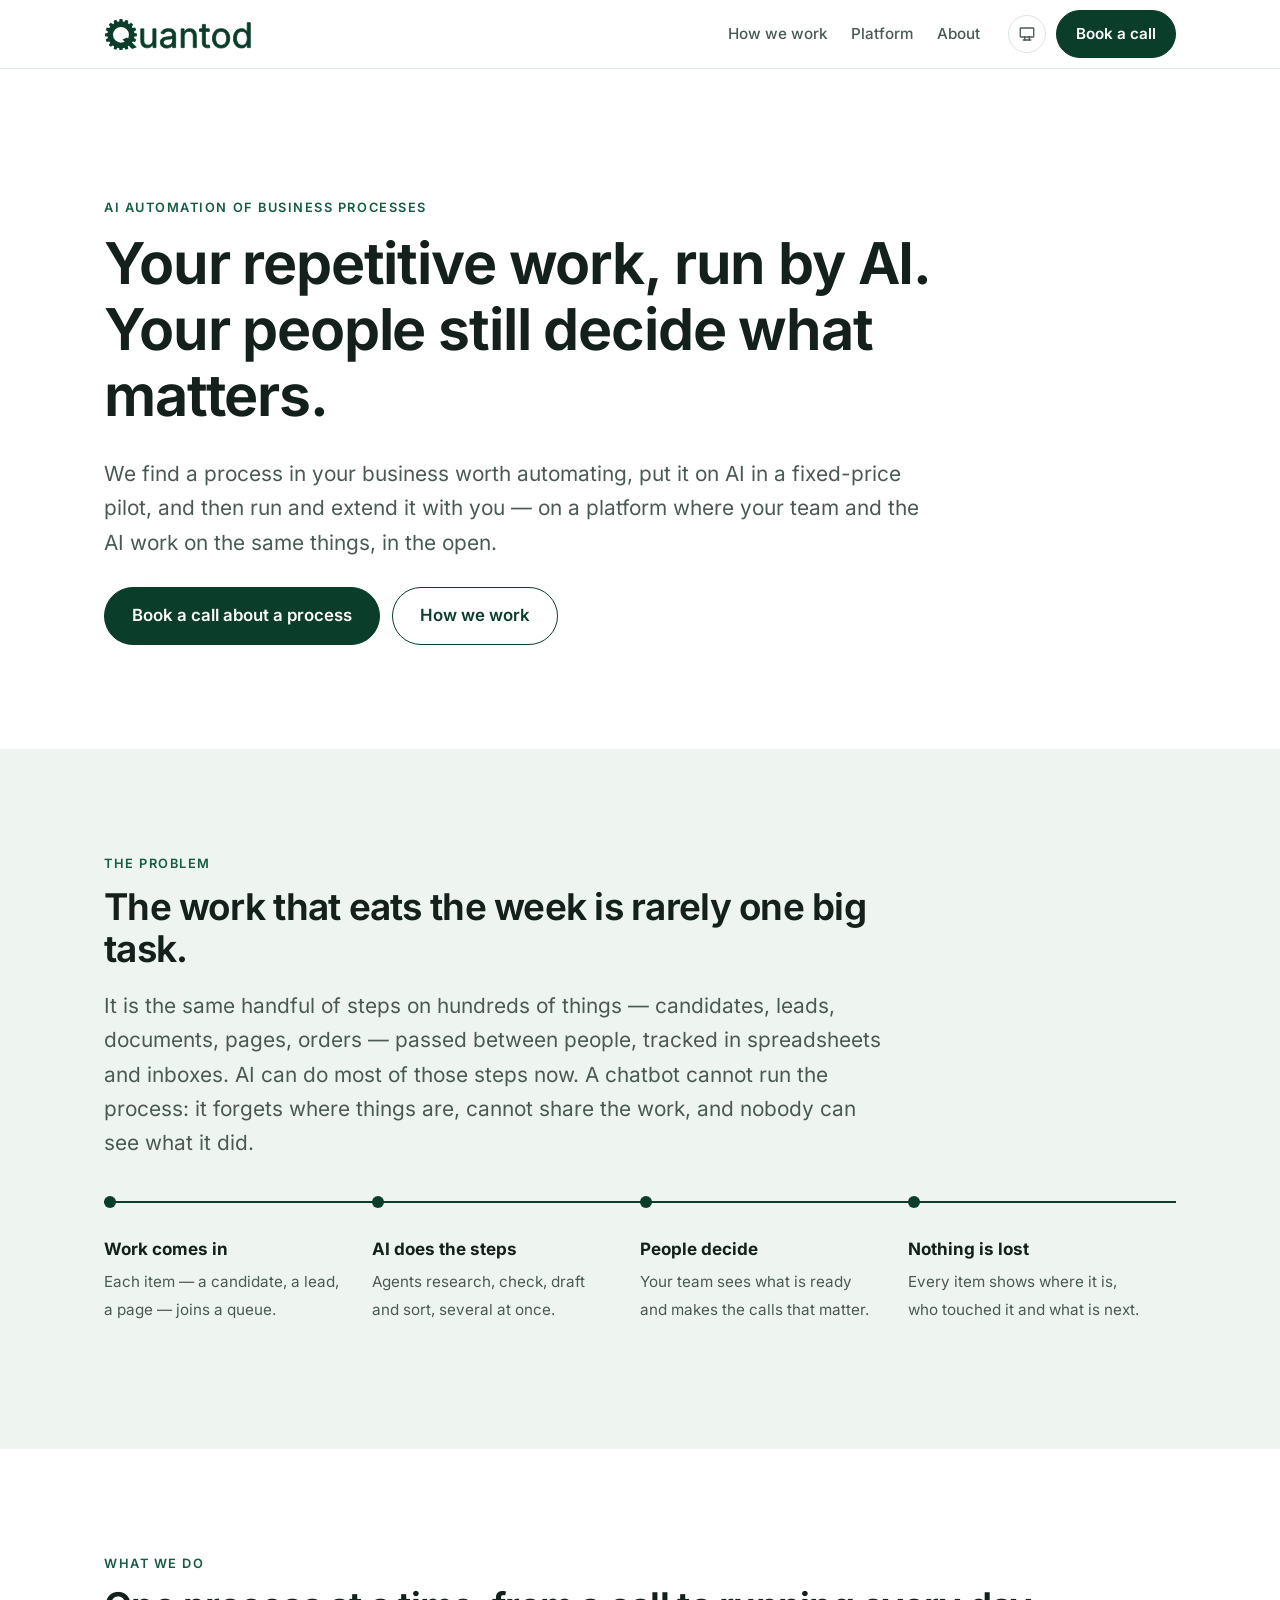
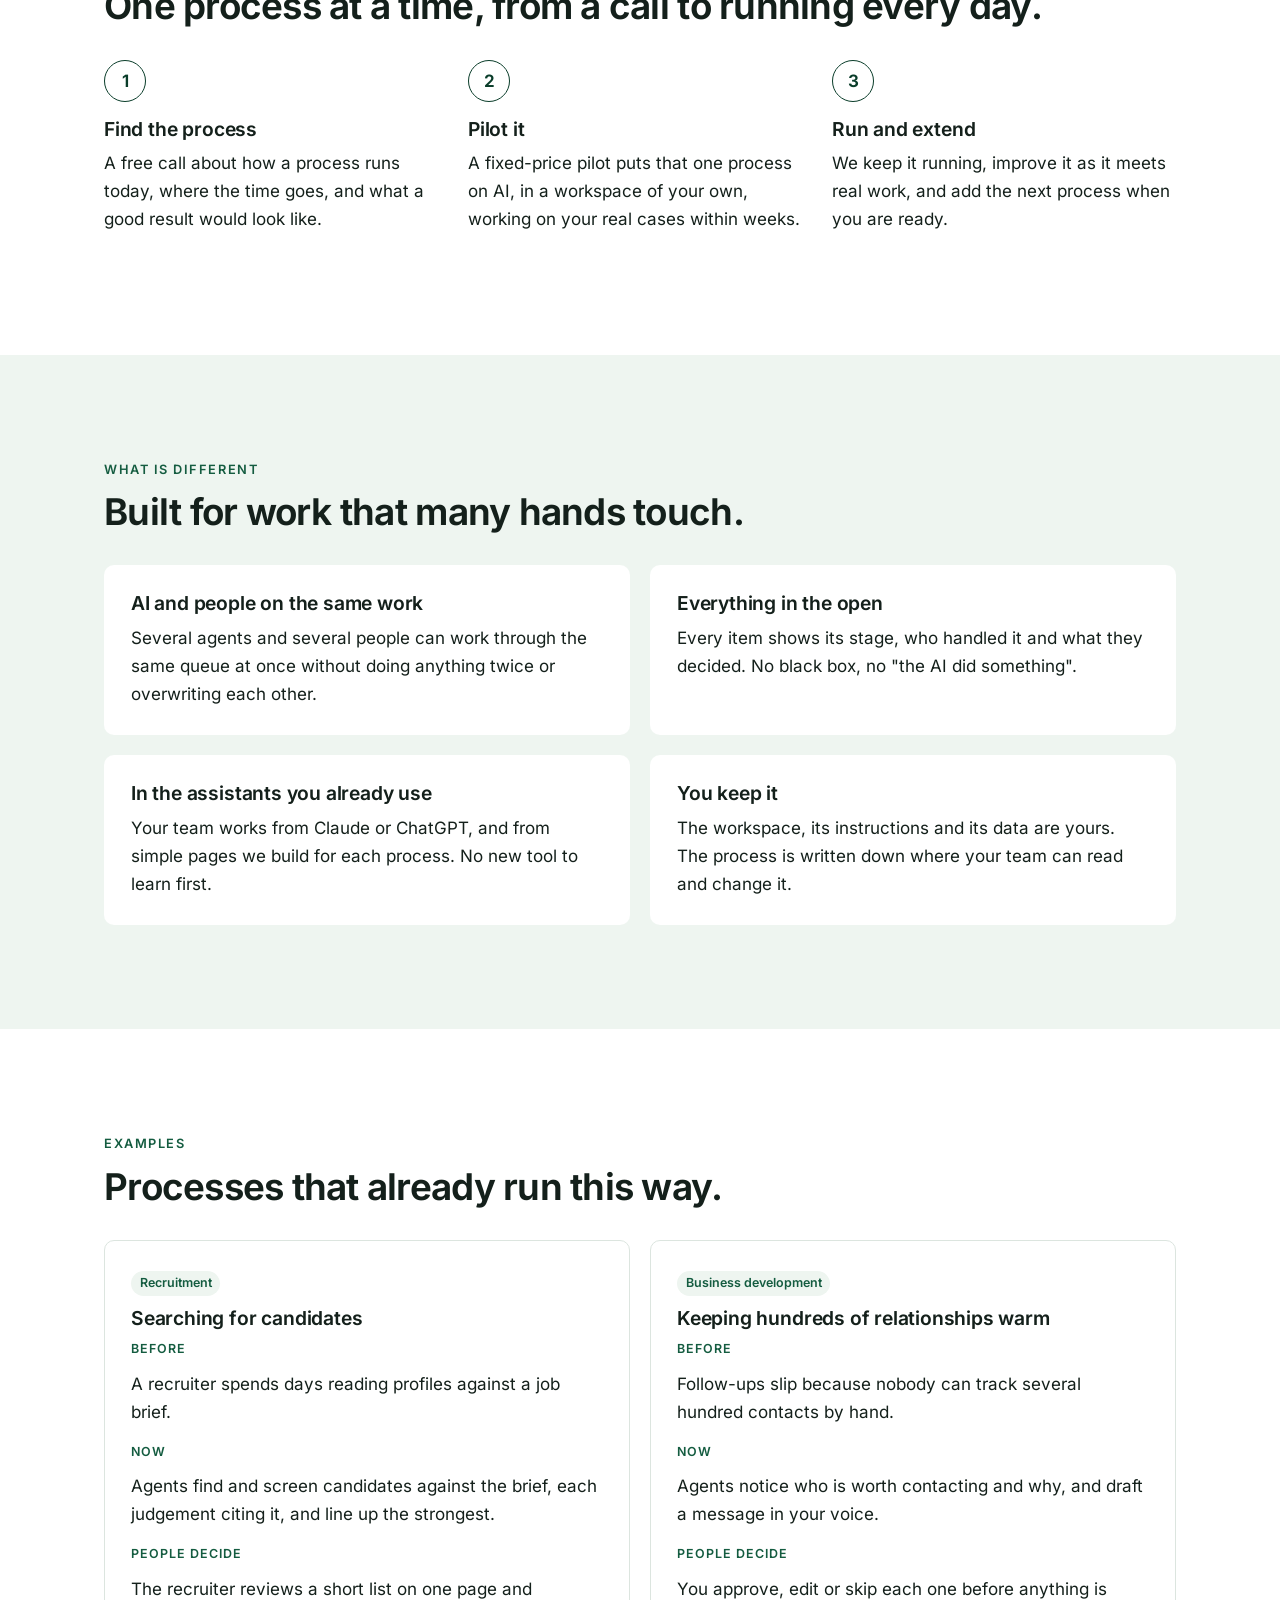
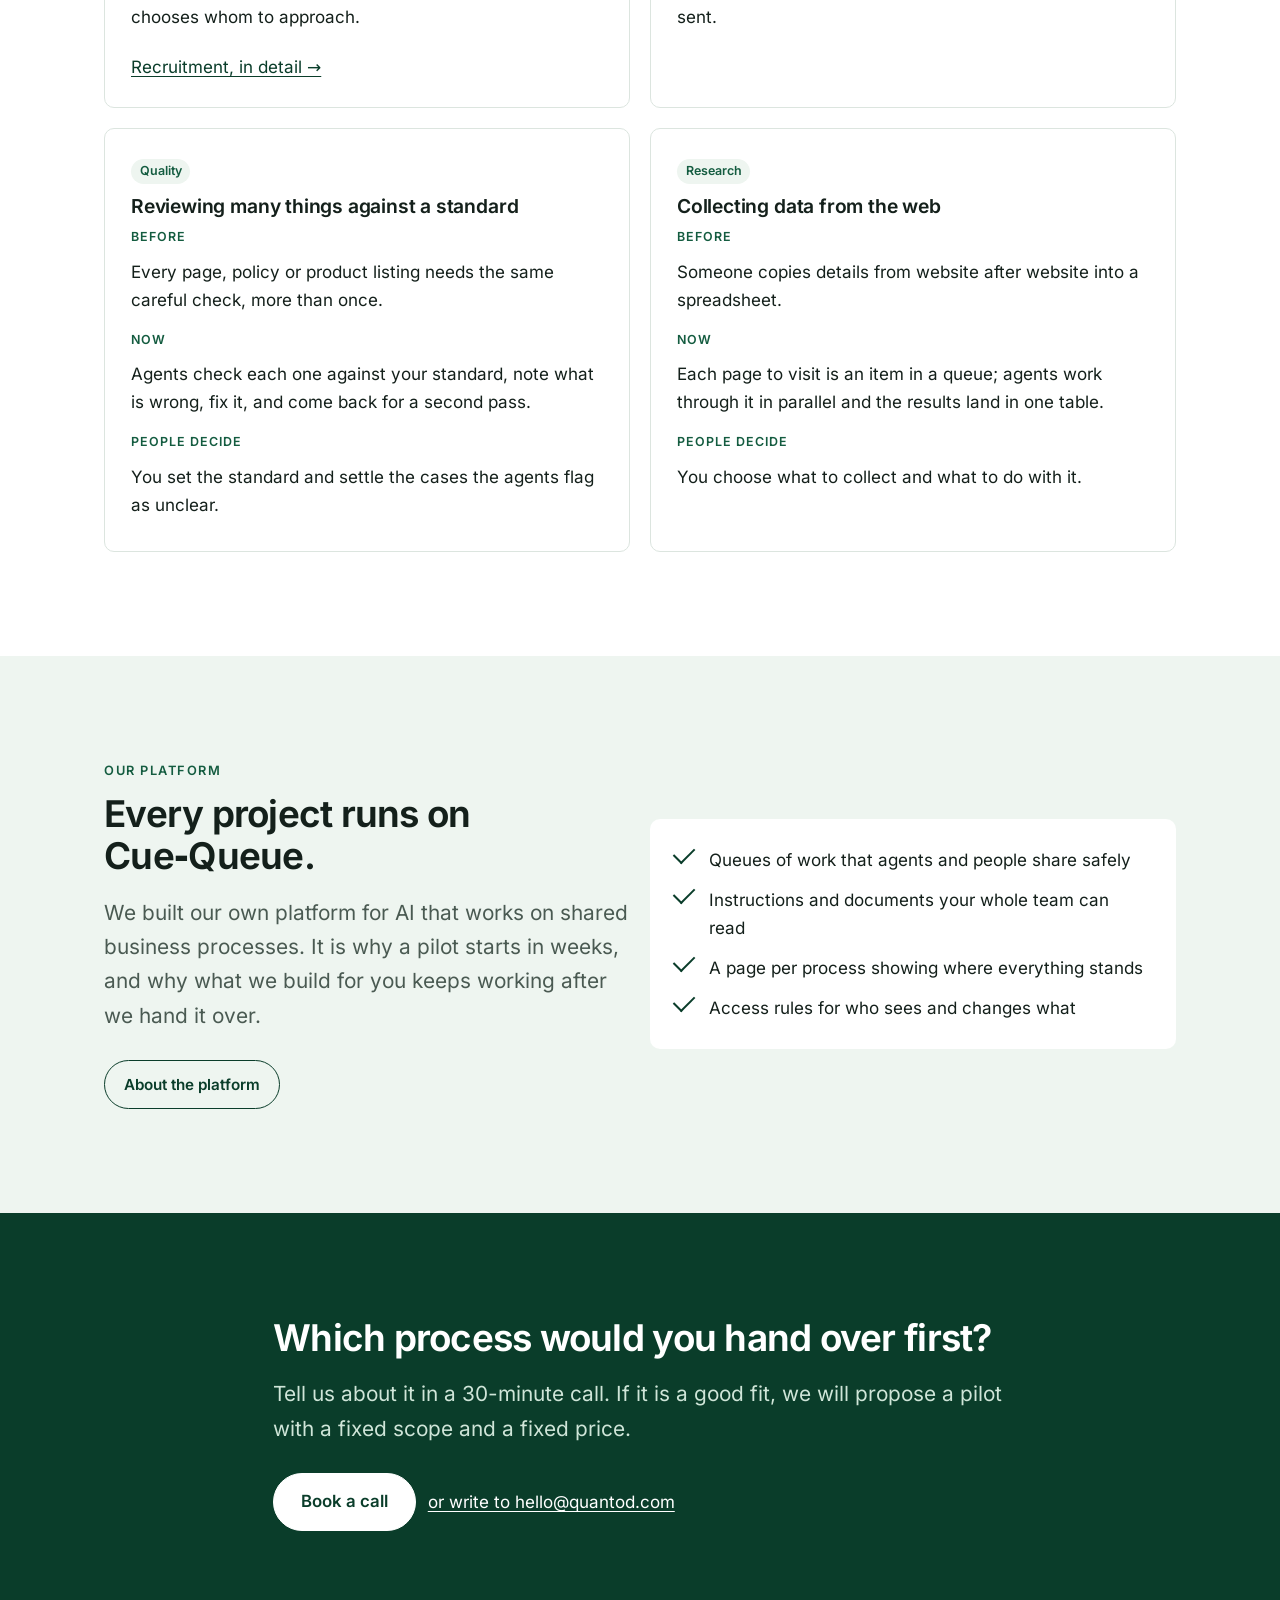
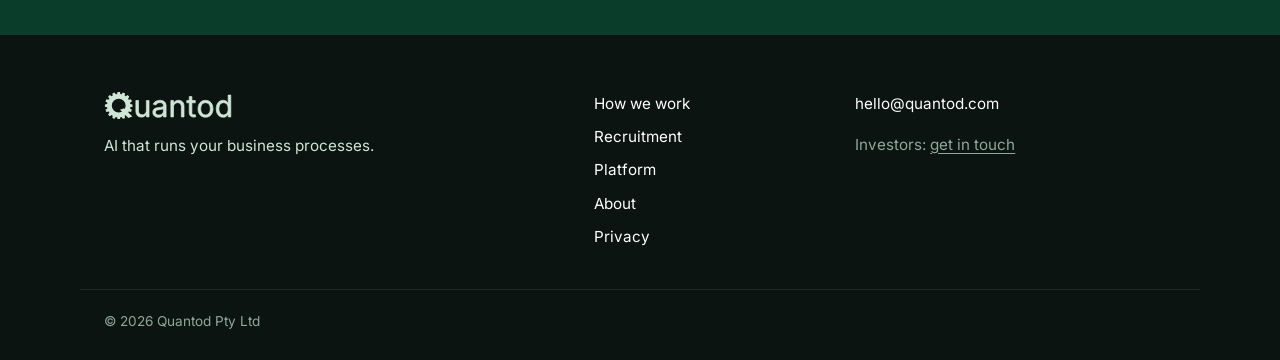
==== index.html @ 81e09321 "Publish quantod.com from quantod/qq 1ea03a45 + uncommitted changes" ====
<!doctype html>
<html lang="en">
<head>
  <meta charset="utf-8">
  <meta name="viewport" content="width=device-width, initial-scale=1">
  <title>Quantod — AI that runs your business processes</title>
  <meta name="description" content="Quantod puts your repetitive business processes on AI — a fixed-price pilot on one process, then we run and extend it. Your people still decide what matters.">
  <link rel="canonical" href="https://quantod.com/">
  <meta property="og:type" content="website">
  <meta property="og:title" content="Quantod — AI that runs your business processes">
  <meta property="og:description" content="Quantod puts your repetitive business processes on AI — a fixed-price pilot on one process, then we run and extend it. Your people still decide what matters.">
  <meta property="og:url" content="https://quantod.com/">
  <meta property="og:image" content="https://quantod.com/assets/share.png">
  <meta name="theme-color" content="#FFFFFF" media="(prefers-color-scheme: light)">
  <meta name="theme-color" content="#0C1310" media="(prefers-color-scheme: dark)">
  <link rel="icon" href="/favicon.svg" type="image/svg+xml">
  <link rel="icon" href="/favicon-32.png" sizes="32x32" type="image/png">
  <link rel="apple-touch-icon" href="/apple-touch-icon.png">
  <link rel="preload" href="/assets/fonts/inter.woff2" as="font" type="font/woff2" crossorigin>
  <script src="/assets/theme-init.js"></script>
  <link rel="stylesheet" href="/assets/site.css">
  <script src="/assets/theme.js" defer></script>
</head>
<body>
  <a class="skip" href="#main">Skip to content</a>
  <header class="top">
    <div class="wrap top-row">
      <a class="brand" href="/" aria-label="Quantod, home"><img class="for-light" src="/assets/quantod-wordmark-green.svg" alt="Quantod" width="150" height="32"><img class="for-dark" src="/assets/quantod-wordmark-on-dark.svg" alt="Quantod" width="150" height="32"></a>
      <nav class="nav" aria-label="Main">
        <a href="/how-we-work/">How we work</a>
        <a href="/platform/">Platform</a>
        <a href="/about/">About</a>
      </nav>
      <div class="top-tools">
        <!-- Light → dark → system (theme.js). Icons: Tabler (MIT) sun, moon, device-desktop. -->
        <button type="button" class="theme-button" data-theme-button data-choice="auto" aria-label="Theme: System (change)" title="Theme: System">
          <svg class="icon-light" viewBox="0 0 24 24" width="18" height="18" fill="none" aria-hidden="true"><path d="M12 12m-4 0a4 4 0 1 0 8 0a4 4 0 1 0 -8 0"/><path d="M3 12h1m8 -9v1m8 8h1m-9 8v1m-6.4 -15.4l.7 .7m12.1 -.7l-.7 .7m0 11.4l.7 .7m-12.1 -.7l-.7 .7"/></svg>
          <svg class="icon-dark" viewBox="0 0 24 24" width="18" height="18" fill="none" aria-hidden="true"><path d="M12 3c.132 0 .263 0 .393 0a7.5 7.5 0 0 0 7.92 12.446a9 9 0 1 1 -8.313 -12.454z"/></svg>
          <svg class="icon-auto" viewBox="0 0 24 24" width="18" height="18" fill="none" aria-hidden="true"><path d="M3 5a1 1 0 0 1 1 -1h16a1 1 0 0 1 1 1v10a1 1 0 0 1 -1 1h-16a1 1 0 0 1 -1 -1v-10z"/><path d="M7 20h10"/><path d="M9 16v4"/><path d="M15 16v4"/></svg>
        </button>
        <a class="button" href="https://cal.com/quantod">Book a call</a>
      </div>
    </div>
  </header>

  <main id="main">

    <section class="hero">
      <div class="wrap">
        <p class="eyebrow">AI automation of business processes</p>
        <h1>Your repetitive work, run by AI. Your people still decide what matters.</h1>
        <p class="lead">We find a process in your business worth automating, put it on AI in a fixed-price pilot, and then run and extend it with you — on a platform where your team and the AI work on the same things, in the open.</p>
        <div class="actions">
          <a class="button big" href="https://cal.com/quantod">Book a call about a process</a>
          <a class="button ghost big" href="/how-we-work/">How we work</a>
        </div>
      </div>
    </section>

    <section class="tint">
      <div class="wrap">
        <div class="narrow">
          <p class="eyebrow">The problem</p>
          <h2>The work that eats the week is rarely one big task.</h2>
          <p class="lead">It is the same handful of steps on hundreds of things — candidates, leads, documents, pages, orders — passed between people, tracked in spreadsheets and inboxes. AI can do most of those steps now. A chatbot cannot run the process: it forgets where things are, cannot share the work, and nobody can see what it did.</p>
        </div>
        <div class="flow" aria-label="How a process runs with Quantod">
          <div><strong>Work comes in</strong><span>Each item — a candidate, a lead, a page — joins a queue.</span></div>
          <div><strong>AI does the steps</strong><span>Agents research, check, draft and sort, several at once.</span></div>
          <div><strong>People decide</strong><span>Your team sees what is ready and makes the calls that matter.</span></div>
          <div><strong>Nothing is lost</strong><span>Every item shows where it is, who touched it and what is next.</span></div>
        </div>
      </div>
    </section>

    <section>
      <div class="wrap">
        <p class="eyebrow">What we do</p>
        <h2>One process at a time, from a call to running every day.</h2>
        <div class="grid three steps stack-top">
          <div class="step"><h3>Find the process</h3><p>A free call about how a process runs today, where the time goes, and what a good result would look like.</p></div>
          <div class="step"><h3>Pilot it</h3><p>A fixed-price pilot puts that one process on AI, in a workspace of your own, working on your real cases within weeks.</p></div>
          <div class="step"><h3>Run and extend</h3><p>We keep it running, improve it as it meets real work, and add the next process when you are ready.</p></div>
        </div>
      </div>
    </section>

    <section class="tint">
      <div class="wrap">
        <p class="eyebrow">What is different</p>
        <h2>Built for work that many hands touch.</h2>
        <div class="grid two stack-top">
          <div class="card"><h3>AI and people on the same work</h3><p>Several agents and several people can work through the same queue at once without doing anything twice or overwriting each other.</p></div>
          <div class="card"><h3>Everything in the open</h3><p>Every item shows its stage, who handled it and what they decided. No black box, no "the AI did something".</p></div>
          <div class="card"><h3>In the assistants you already use</h3><p>Your team works from Claude or ChatGPT, and from simple pages we build for each process. No new tool to learn first.</p></div>
          <div class="card"><h3>You keep it</h3><p>The workspace, its instructions and its data are yours. The process is written down where your team can read and change it.</p></div>
        </div>
      </div>
    </section>

    <section>
      <div class="wrap">
        <p class="eyebrow">Examples</p>
        <h2>Processes that already run this way.</h2>
        <div class="grid two stack-top">
          <article class="card story">
            <span class="tag">Recruitment</span>
            <h3>Searching for candidates</h3>
            <dl>
              <dt>Before</dt><dd>A recruiter spends days reading profiles against a job brief.</dd>
              <dt>Now</dt><dd>Agents find and screen candidates against the brief, each judgement citing it, and line up the strongest.</dd>
              <dt>People decide</dt><dd>The recruiter reviews a short list on one page and chooses whom to approach.</dd>
            </dl>
            <p class="more"><a href="/recruitment/">Recruitment, in detail →</a></p>
          </article>
          <article class="card story">
            <span class="tag">Business development</span>
            <h3>Keeping hundreds of relationships warm</h3>
            <dl>
              <dt>Before</dt><dd>Follow-ups slip because nobody can track several hundred contacts by hand.</dd>
              <dt>Now</dt><dd>Agents notice who is worth contacting and why, and draft a message in your voice.</dd>
              <dt>People decide</dt><dd>You approve, edit or skip each one before anything is sent.</dd>
            </dl>
          </article>
          <article class="card story">
            <span class="tag">Quality</span>
            <h3>Reviewing many things against a standard</h3>
            <dl>
              <dt>Before</dt><dd>Every page, policy or product listing needs the same careful check, more than once.</dd>
              <dt>Now</dt><dd>Agents check each one against your standard, note what is wrong, fix it, and come back for a second pass.</dd>
              <dt>People decide</dt><dd>You set the standard and settle the cases the agents flag as unclear.</dd>
            </dl>
          </article>
          <article class="card story">
            <span class="tag">Research</span>
            <h3>Collecting data from the web</h3>
            <dl>
              <dt>Before</dt><dd>Someone copies details from website after website into a spreadsheet.</dd>
              <dt>Now</dt><dd>Each page to visit is an item in a queue; agents work through it in parallel and the results land in one table.</dd>
              <dt>People decide</dt><dd>You choose what to collect and what to do with it.</dd>
            </dl>
          </article>
        </div>
      </div>
    </section>

    <section class="tint">
      <div class="wrap grid two align-center">
        <div>
          <p class="eyebrow">Our platform</p>
          <h2>Every project runs on Cue‑Queue.</h2>
          <p class="lead">We built our own platform for AI that works on shared business processes. It is why a pilot starts in weeks, and why what we build for you keeps working after we hand it over.</p>
          <div class="actions"><a class="button ghost" href="/platform/">About the platform</a></div>
        </div>
        <div class="card">
          <ul class="ticks">
            <li>Queues of work that agents and people share safely</li>
            <li>Instructions and documents your whole team can read</li>
            <li>A page per process showing where everything stands</li>
            <li>Access rules for who sees and changes what</li>
          </ul>
        </div>
      </div>
    </section>

    <section class="dark">
      <div class="wrap narrow">
        <h2>Which process would you hand over first?</h2>
        <p class="lead">Tell us about it in a 30-minute call. If it is a good fit, we will propose a pilot with a fixed scope and a fixed price.</p>
        <div class="actions"><a class="button big" href="https://cal.com/quantod">Book a call</a><a href="mailto:hello@quantod.com">or write to hello@quantod.com</a></div>
      </div>
    </section>

  </main>

  <footer class="foot">
    <div class="wrap foot-row">
      <div>
        <img src="/assets/quantod-wordmark-on-dark.svg" alt="Quantod" width="130" height="28">
        <p>AI that runs your business processes.</p>
      </div>
      <nav aria-label="Footer">
        <a href="/how-we-work/">How we work</a>
        <a href="/recruitment/">Recruitment</a>
        <a href="/platform/">Platform</a>
        <a href="/about/">About</a>
        <a href="/privacy/">Privacy</a>
      </nav>
      <div>
        <p><a href="mailto:hello@quantod.com">hello@quantod.com</a></p>
        <p class="quiet">Investors: <a href="mailto:hello@quantod.com?subject=Investors">get in touch</a></p>
      </div>
    </div>
    <div class="wrap legal">© 2026 Quantod Pty Ltd</div>
  </footer>
</body>
</html>
---- assets/site.css ----
/* quantod.com — one stylesheet. Colours are the logo set's (dataroom/brand/logo/README.md), as roles:
   every rule below reads a role, and the two themes only set the roles. Dark applies when the visitor
   chose it, or chose nothing and their system is dark (theme-init.js sets data-theme). */
@font-face {
  font-family: "Inter";
  src: url("/assets/fonts/inter.woff2") format("woff2");
  font-weight: 100 900;
  font-display: swap;
}

:root {
  color-scheme: light;
  --bg: #FFFFFF;           /* page */
  --surface: #FFFFFF;      /* cards */
  --tint: #EEF5F0;         /* alternate sections */
  --ink: #14201B;          /* text */
  --ink-2: #4A5A52;        /* secondary text */
  --line: #DCE5DF;
  --accent: #0A3D2A;       /* racing green: links, buttons, marks */
  --accent-hover: #145C40;
  --on-accent: #FFFFFF;    /* text on an accent button */
  --accent-soft: #EEF5F0;  /* tags, ghost-button hover */
  --eyebrow: #145C40;
  --header-bg: rgba(255, 255, 255, 0.92);
  --band: #0A3D2A;         /* the green call-to-action band */
  --band-text: #CFE5D8;
  --band-button: #FFFFFF;
  --band-button-text: #0A3D2A;
  --foot-bg: #0B1410;
  --foot-text: #CFE5D8;
  --foot-dim: #8FA89A;
  --foot-line: #1E2C25;
  --radius: 10px;
  --wrap: 1120px;
  --font: "Inter", ui-sans-serif, system-ui, -apple-system, "Segoe UI", sans-serif;
}

/* dark: chosen, or the system's when nothing is chosen */
@media (prefers-color-scheme: dark) {
  :root:not([data-theme="light"]) {
    color-scheme: dark;
    --bg: #0C1310; --surface: #131D18; --tint: #101915;
    --ink: #E4ECE7; --ink-2: #A3B5AB; --line: #24332C;
    --accent: #CFE5D8; --accent-hover: #E6F2EB; --on-accent: #0A3D2A; --accent-soft: #1A2A22;
    --eyebrow: #8FC9A9; --header-bg: rgba(12, 19, 16, 0.9);
    --band: #0A3D2A; --band-text: #CFE5D8; --band-button: #CFE5D8; --band-button-text: #0A3D2A;
    --foot-bg: #070C0A; --foot-text: #CFE5D8; --foot-dim: #7F978A; --foot-line: #18241E;
  }
}
:root[data-theme="dark"] {
  color-scheme: dark;
  --bg: #0C1310; --surface: #131D18; --tint: #101915;
  --ink: #E4ECE7; --ink-2: #A3B5AB; --line: #24332C;
  --accent: #CFE5D8; --accent-hover: #E6F2EB; --on-accent: #0A3D2A; --accent-soft: #1A2A22;
  --eyebrow: #8FC9A9; --header-bg: rgba(12, 19, 16, 0.9);
  --band: #0A3D2A; --band-text: #CFE5D8; --band-button: #CFE5D8; --band-button-text: #0A3D2A;
  --foot-bg: #070C0A; --foot-text: #CFE5D8; --foot-dim: #7F978A; --foot-line: #18241E;
}

/* the wordmark: one image per theme, shown by the same rule as the colours */
.for-dark { display: none !important; }
@media (prefers-color-scheme: dark) {
  :root:not([data-theme="light"]) .for-light { display: none !important; }
  :root:not([data-theme="light"]) .for-dark { display: block !important; }
}
:root[data-theme="dark"] .for-light { display: none !important; }
:root[data-theme="dark"] .for-dark { display: block !important; }

* { box-sizing: border-box; }
html { -webkit-text-size-adjust: 100%; }
body {
  margin: 0; background: var(--bg); color: var(--ink);
  font: 400 17px/1.65 var(--font); font-feature-settings: "cv11", "ss01";
}
img { max-width: 100%; height: auto; display: block; }
a { color: var(--accent); text-underline-offset: 3px; }
a:hover { color: var(--accent-hover); }
:focus-visible { outline: 3px solid var(--accent); outline-offset: 3px; border-radius: 4px; }
.nowrap { white-space: nowrap; }

h1, h2, h3 { line-height: 1.15; letter-spacing: -0.02em; margin: 0 0 0.5em; color: var(--ink); }
h1 { font-size: clamp(2.2rem, 5.2vw, 3.6rem); font-weight: 650; }
h2 { font-size: clamp(1.6rem, 3.4vw, 2.3rem); font-weight: 650; }
h3 { font-size: 1.2rem; font-weight: 620; letter-spacing: -0.01em; }
p { margin: 0 0 1em; }
.lead { font-size: clamp(1.1rem, 1.9vw, 1.3rem); color: var(--ink-2); max-width: 40em; }
.eyebrow { font-size: 0.8rem; font-weight: 600; letter-spacing: 0.12em; text-transform: uppercase; color: var(--eyebrow); margin-bottom: 0.9em; }
.quiet { color: var(--ink-2); }

.wrap { max-width: var(--wrap); margin: 0 auto; padding: 0 24px; }
.skip { position: absolute; left: -9999px; }
.skip:focus { left: 16px; top: 12px; background: var(--bg); padding: 8px 12px; z-index: 10; }

/* buttons */
.button {
  display: inline-block; background: var(--accent); color: var(--on-accent); text-decoration: none;
  font-weight: 600; font-size: 0.95rem; padding: 0.7em 1.25em; border-radius: 999px;
  border: 1px solid var(--accent); white-space: nowrap;
}
.button:hover { background: var(--accent-hover); border-color: var(--accent-hover); color: var(--on-accent); }
.button.ghost { background: transparent; color: var(--accent); }
.button.ghost:hover { background: var(--accent-soft); color: var(--accent); }
.button.big { font-size: 1.05rem; padding: 0.85em 1.6em; }
.actions { display: flex; flex-wrap: wrap; gap: 12px; align-items: center; margin-top: 1.6em; }

/* header */
.top { border-bottom: 1px solid var(--line); background: var(--header-bg); backdrop-filter: blur(8px); position: sticky; top: 0; z-index: 5; }
.top-row { display: flex; align-items: center; gap: 28px; height: 68px; }
.brand img { width: 150px; }
.nav { display: flex; gap: 24px; margin-left: auto; }
.nav a { color: var(--ink-2); text-decoration: none; font-weight: 500; font-size: 0.95rem; }
.nav a:hover, .nav a[aria-current="page"] { color: var(--accent); }

/* the theme button: light → dark → system; shown only where its script runs */
.theme-button {
  display: none; place-items: center; width: 38px; height: 38px; padding: 0; border-radius: 50%;
  border: 1px solid var(--line); background: transparent; color: var(--ink-2); cursor: pointer;
}
[data-js] .theme-button { display: inline-grid; }
.theme-button:hover { color: var(--accent); background: var(--accent-soft); }
.theme-button svg { stroke: currentColor; stroke-width: 1.8; stroke-linecap: round; stroke-linejoin: round; }
.theme-button svg { display: none; }
.theme-button[data-choice="light"] .icon-light,
.theme-button[data-choice="dark"] .icon-dark,
.theme-button[data-choice="auto"] .icon-auto { display: block; }

/* sections */
section { padding: clamp(56px, 9vw, 104px) 0; }
section.tint { background: var(--tint); }
section.dark { background: var(--band); color: #FFFFFF; }
section.dark h2, section.dark h3 { color: #FFFFFF; }
section.dark .lead, section.dark p { color: var(--band-text); }
section.dark a:not(.button) { color: #FFFFFF; }
section.dark .button { background: var(--band-button); color: var(--band-button-text); border-color: var(--band-button); }
section.dark .button:hover { background: var(--band-text); border-color: var(--band-text); }
.hero { padding-top: clamp(64px, 11vw, 128px); }
.hero h1 { max-width: 15em; }
.narrow { max-width: 46em; }
.stack-top { margin-top: 32px; }
.align-center { align-items: center; }
.align-start { align-items: start; }

.grid { display: grid; gap: 20px; }
.grid.two { grid-template-columns: repeat(2, minmax(0, 1fr)); }
.grid.three { grid-template-columns: repeat(3, minmax(0, 1fr)); }
.grid.four { grid-template-columns: repeat(4, minmax(0, 1fr)); }
.card { background: var(--surface); border: 1px solid var(--line); border-radius: var(--radius); padding: 26px; }
.card p:last-child { margin-bottom: 0; }
.card .tag { display: inline-block; font-size: 0.78rem; font-weight: 600; color: var(--eyebrow); background: var(--accent-soft); border-radius: 999px; padding: 0.2em 0.7em; margin-bottom: 0.9em; }
.tint .card { border-color: transparent; }

/* numbered steps */
.steps { counter-reset: step; }
.step { position: relative; padding-top: 58px; }
.card.step { padding-top: 84px; }
.step::before {
  counter-increment: step; content: counter(step);
  position: absolute; top: 0; left: 0; width: 40px; height: 40px; border-radius: 50%;
  display: grid; place-items: center; font-weight: 650; color: var(--accent); border: 1.5px solid var(--accent);
}
.card.step::before { top: 26px; left: 26px; }

/* example story: before / now / people decide */
.story dl { margin: 0; display: grid; gap: 10px; }
.story dt { font-size: 0.78rem; font-weight: 600; letter-spacing: 0.08em; text-transform: uppercase; color: var(--eyebrow); }
.story dd { margin: 0 0 6px; }
.story .more { margin-top: 16px; }

/* the flow diagram on the home page */
.flow { display: grid; grid-template-columns: repeat(4, minmax(0, 1fr)); gap: 0; margin-top: 40px; }
.flow > div { position: relative; padding: 22px 26px 22px 0; border-top: 2px solid var(--accent); }
.flow > div::before { content: ""; position: absolute; top: -7px; left: 0; width: 12px; height: 12px; border-radius: 50%; background: var(--accent); }
.flow strong { display: block; margin: 10px 0 4px; }
.flow span { color: var(--ink-2); font-size: 0.95rem; }

/* lists with ticks */
.ticks { list-style: none; padding: 0; margin: 0; display: grid; gap: 12px; }
.ticks li { padding-left: 32px; position: relative; }
.ticks li::before { content: ""; position: absolute; left: 0; top: 0.45em; width: 18px; height: 10px; border-left: 2.5px solid var(--accent); border-bottom: 2.5px solid var(--accent); transform: rotate(-45deg); transform-origin: left; }

/* FAQ */
details { border-top: 1px solid var(--line); padding: 18px 0; }
details:last-of-type { border-bottom: 1px solid var(--line); }
summary { cursor: pointer; font-weight: 600; list-style: none; display: flex; justify-content: space-between; gap: 16px; }
summary::-webkit-details-marker { display: none; }
summary::after { content: "+"; color: var(--accent); font-weight: 400; font-size: 1.4rem; line-height: 1; }
details[open] summary::after { content: "–"; }
details p { margin: 12px 0 0; color: var(--ink-2); }

/* footer */
.foot { background: var(--foot-bg); color: var(--foot-text); padding: 56px 0 28px; font-size: 0.95rem; }
.foot a { color: #FFFFFF; text-decoration: none; }
.foot a:hover { text-decoration: underline; color: #FFFFFF; }
.foot-row { display: grid; grid-template-columns: 2fr 1fr 1.4fr; gap: 32px; }
.foot-row img { width: 130px; margin-bottom: 14px; }
.foot nav { display: grid; gap: 8px; align-content: start; }
.foot .quiet { color: var(--foot-dim); }
.foot .quiet a { color: var(--foot-dim); text-decoration: underline; }
.legal { margin-top: 40px; padding-top: 20px; border-top: 1px solid var(--foot-line); color: var(--foot-dim); font-size: 0.85rem; }

@media (max-width: 900px) {
  .grid.three, .grid.four { grid-template-columns: repeat(2, minmax(0, 1fr)); }
  .flow { grid-template-columns: repeat(2, minmax(0, 1fr)); row-gap: 8px; }
}
@media (max-width: 640px) {
  body { font-size: 16px; }
  .wrap { padding: 0 16px; }
  .top-row { gap: 10px; height: auto; flex-wrap: wrap; padding: 12px 16px 0; }
  .brand img { width: 124px; }
  .top-tools { margin-left: auto; }
  .top .button { font-size: 0.85rem; padding: 0.55em 1em; }
  .nav { order: 3; width: 100%; margin: 0; gap: 20px; padding: 10px 0 12px; }
  .grid.two, .grid.three, .grid.four, .flow, .foot-row { grid-template-columns: minmax(0, 1fr); }
}
.top-tools { display: flex; align-items: center; gap: 10px; }
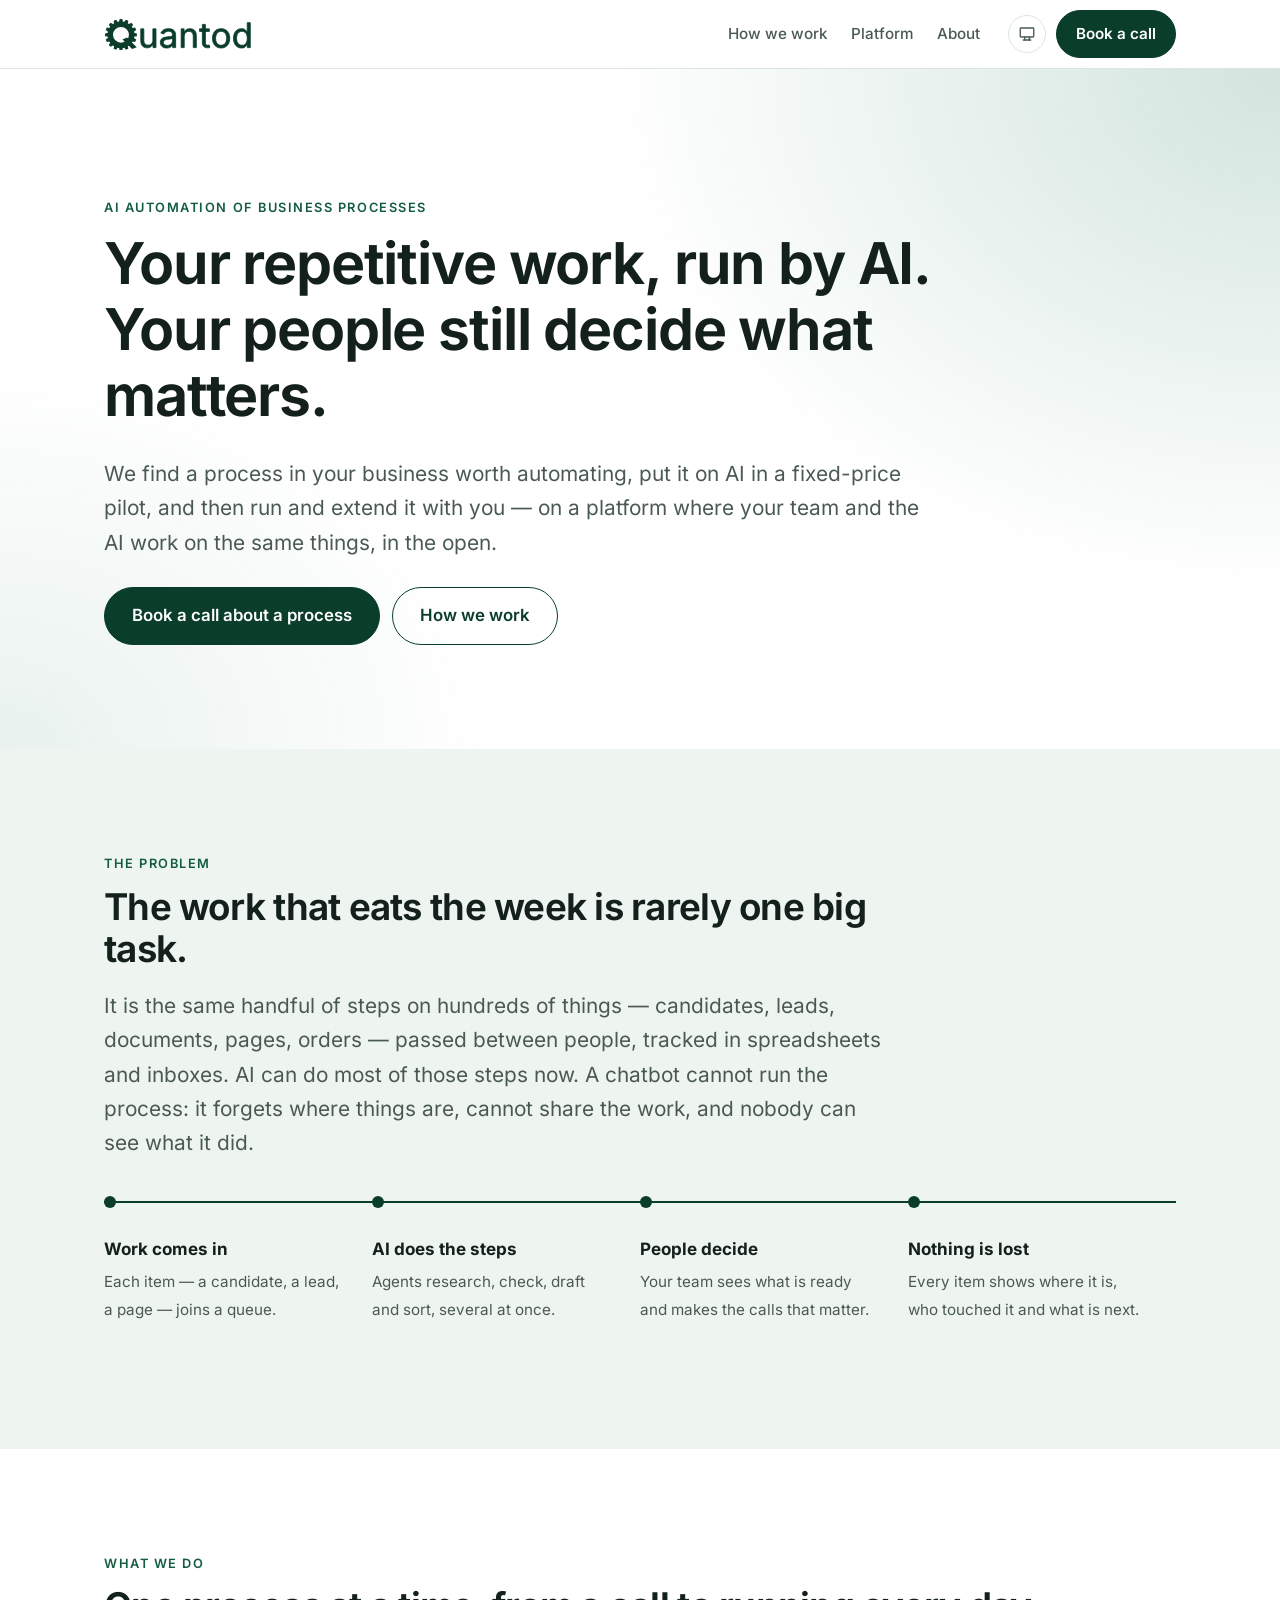
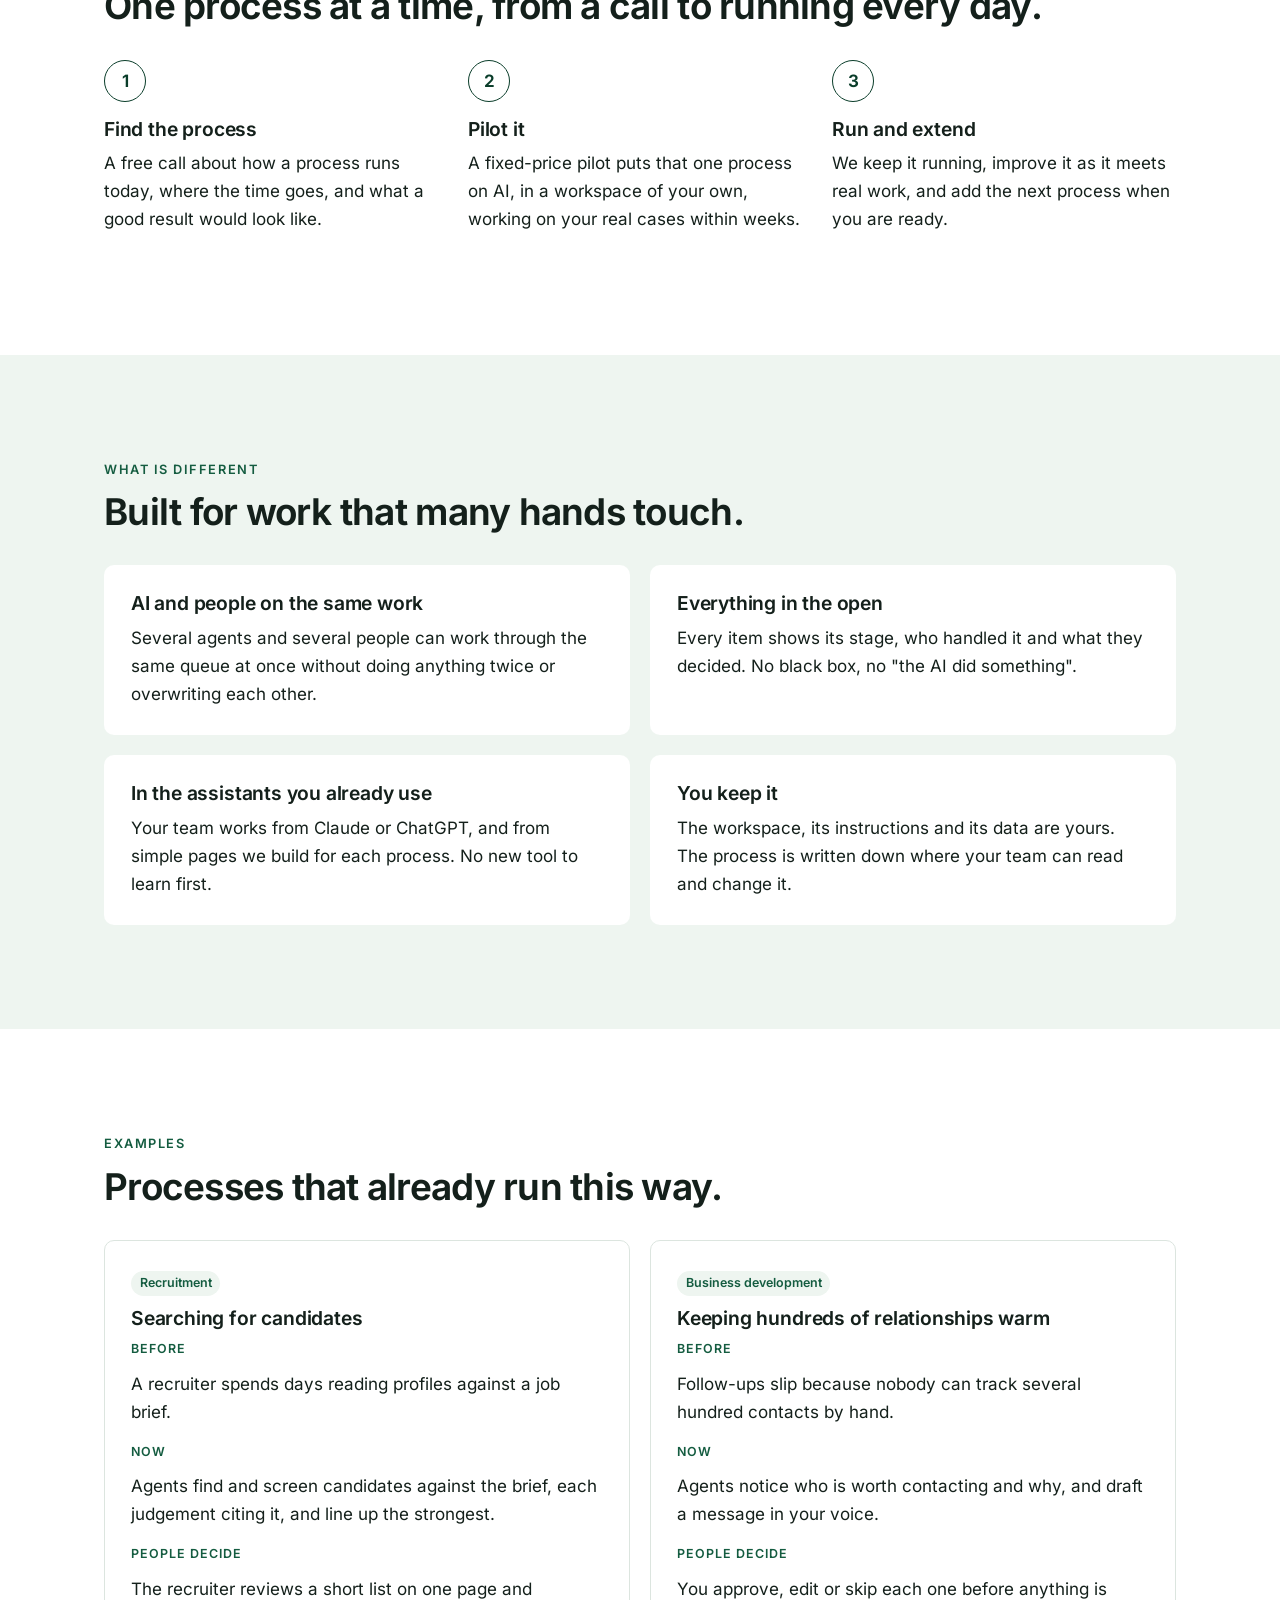
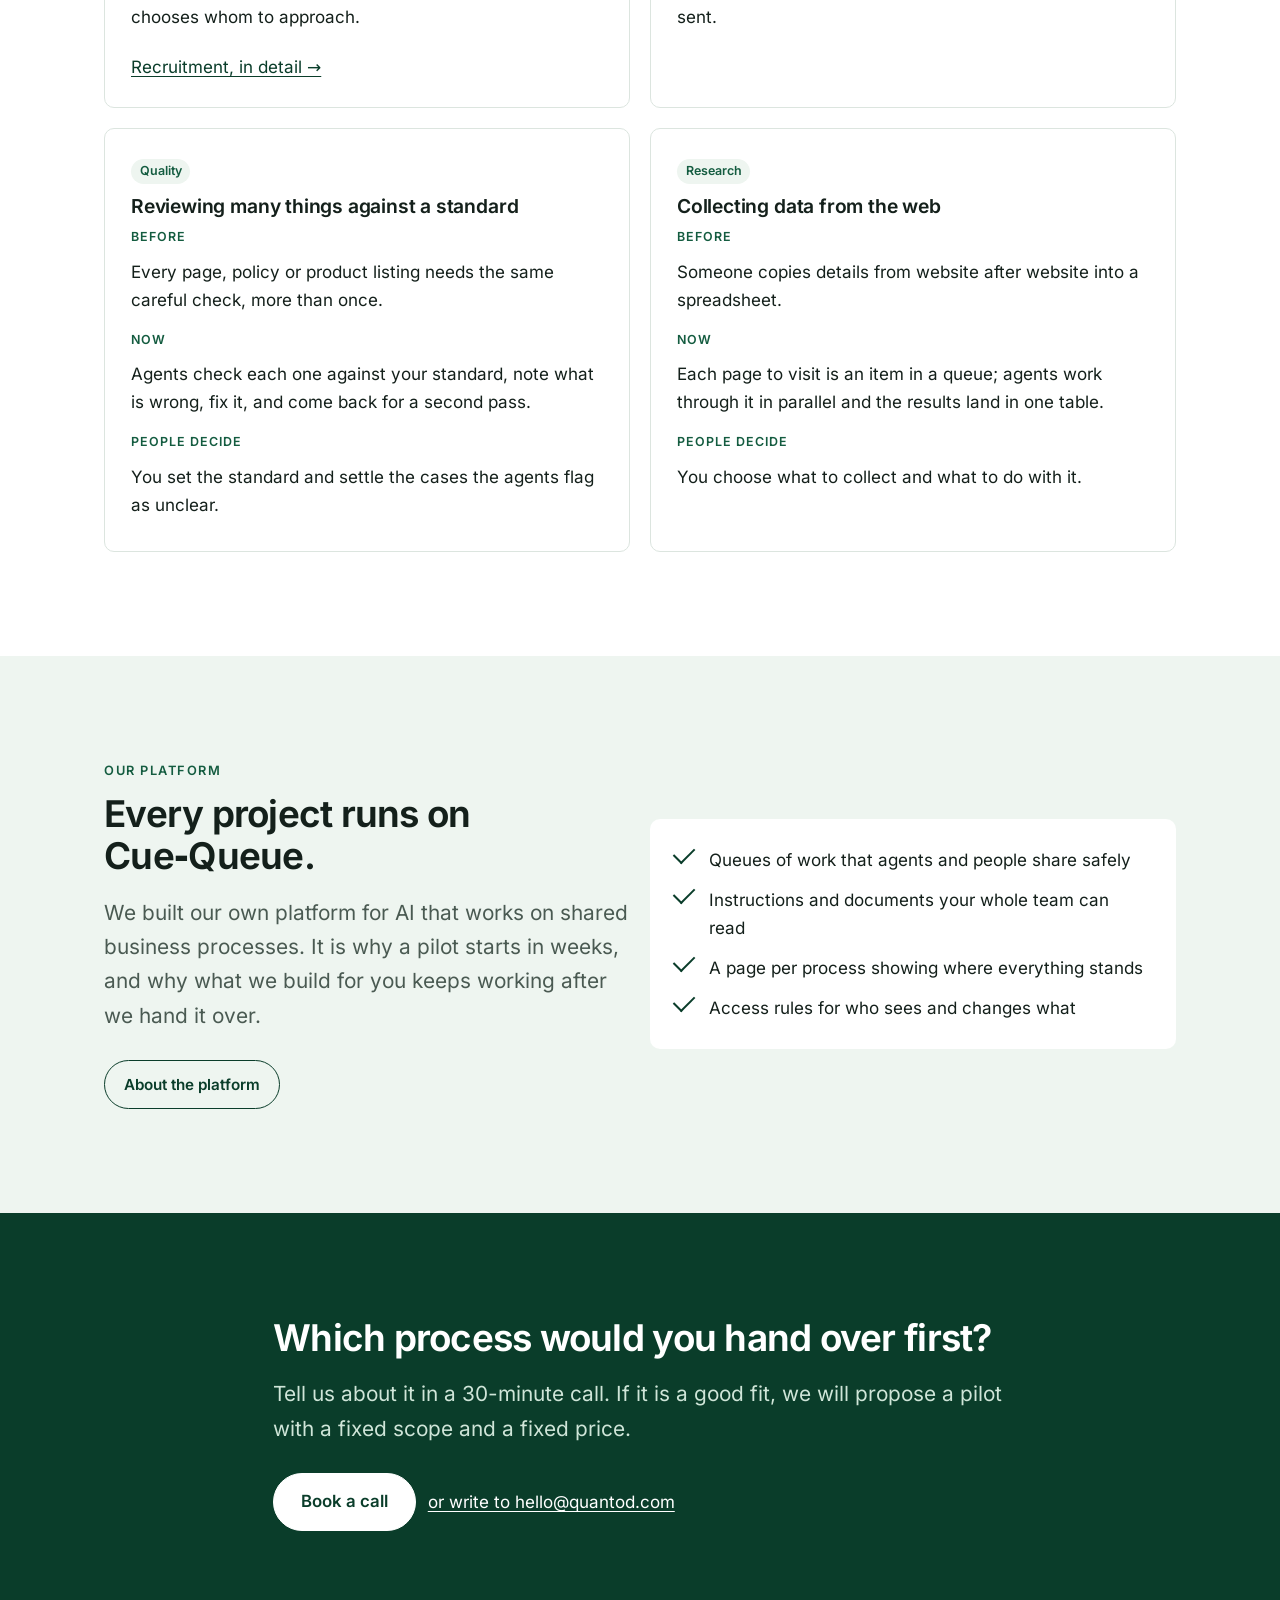
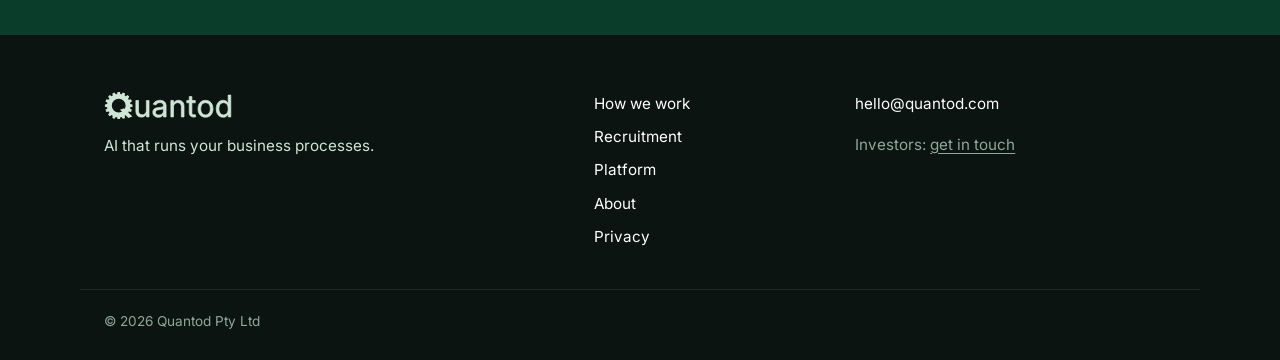
==== commit 45035a08: "Publish quantod.com from quantod/qq 26aa3529" ====
--- a/index.html
+++ b/index.html
@@ -45,7 +45,7 @@
 
   <main id="main">
 
-    <section class="hero">
+    <section class="hero wash">
       <div class="wrap">
         <p class="eyebrow">AI automation of business processes</p>
         <h1>Your repetitive work, run by AI. Your people still decide what matters.</h1>
--- a/assets/site.css
+++ b/assets/site.css
@@ -30,6 +30,8 @@
   --foot-text: #CFE5D8;
   --foot-dim: #8FA89A;
   --foot-line: #1E2C25;
+  --wash: #1F7A57;         /* the hero's soft wash of green */
+  --wash-strength: 20%;
   --radius: 10px;
   --wrap: 1120px;
   --font: "Inter", ui-sans-serif, system-ui, -apple-system, "Segoe UI", sans-serif;
@@ -45,6 +47,7 @@
     --eyebrow: #8FC9A9; --header-bg: rgba(12, 19, 16, 0.9);
     --band: #0A3D2A; --band-text: #CFE5D8; --band-button: #CFE5D8; --band-button-text: #0A3D2A;
     --foot-bg: #070C0A; --foot-text: #CFE5D8; --foot-dim: #7F978A; --foot-line: #18241E;
+    --wash: #2F9B6E; --wash-strength: 18%;
   }
 }
 :root[data-theme="dark"] {
@@ -55,6 +58,7 @@
   --eyebrow: #8FC9A9; --header-bg: rgba(12, 19, 16, 0.9);
   --band: #0A3D2A; --band-text: #CFE5D8; --band-button: #CFE5D8; --band-button-text: #0A3D2A;
   --foot-bg: #070C0A; --foot-text: #CFE5D8; --foot-dim: #7F978A; --foot-line: #18241E;
+  --wash: #2F9B6E; --wash-strength: 18%;
 }
 
 /* the wordmark: one image per theme, shown by the same rule as the colours */
@@ -135,6 +139,14 @@
 section.dark .button:hover { background: var(--band-text); border-color: var(--band-text); }
 .hero { padding-top: clamp(64px, 11vw, 128px); }
 .hero h1 { max-width: 15em; }
+/* The home page's hero: the brand green washing in from the top right, a fainter echo at the bottom
+   left, over the page colour. CSS only, so it is there in the first paint. */
+.hero.wash {
+  background:
+    radial-gradient(75% 110% at 100% 0%, color-mix(in srgb, var(--wash) var(--wash-strength), transparent), transparent 70%),
+    radial-gradient(55% 80% at 0% 100%, color-mix(in srgb, var(--wash) calc(var(--wash-strength) * 0.5), transparent), transparent 70%),
+    var(--bg);
+}
 .narrow { max-width: 46em; }
 .stack-top { margin-top: 32px; }
 .align-center { align-items: center; }
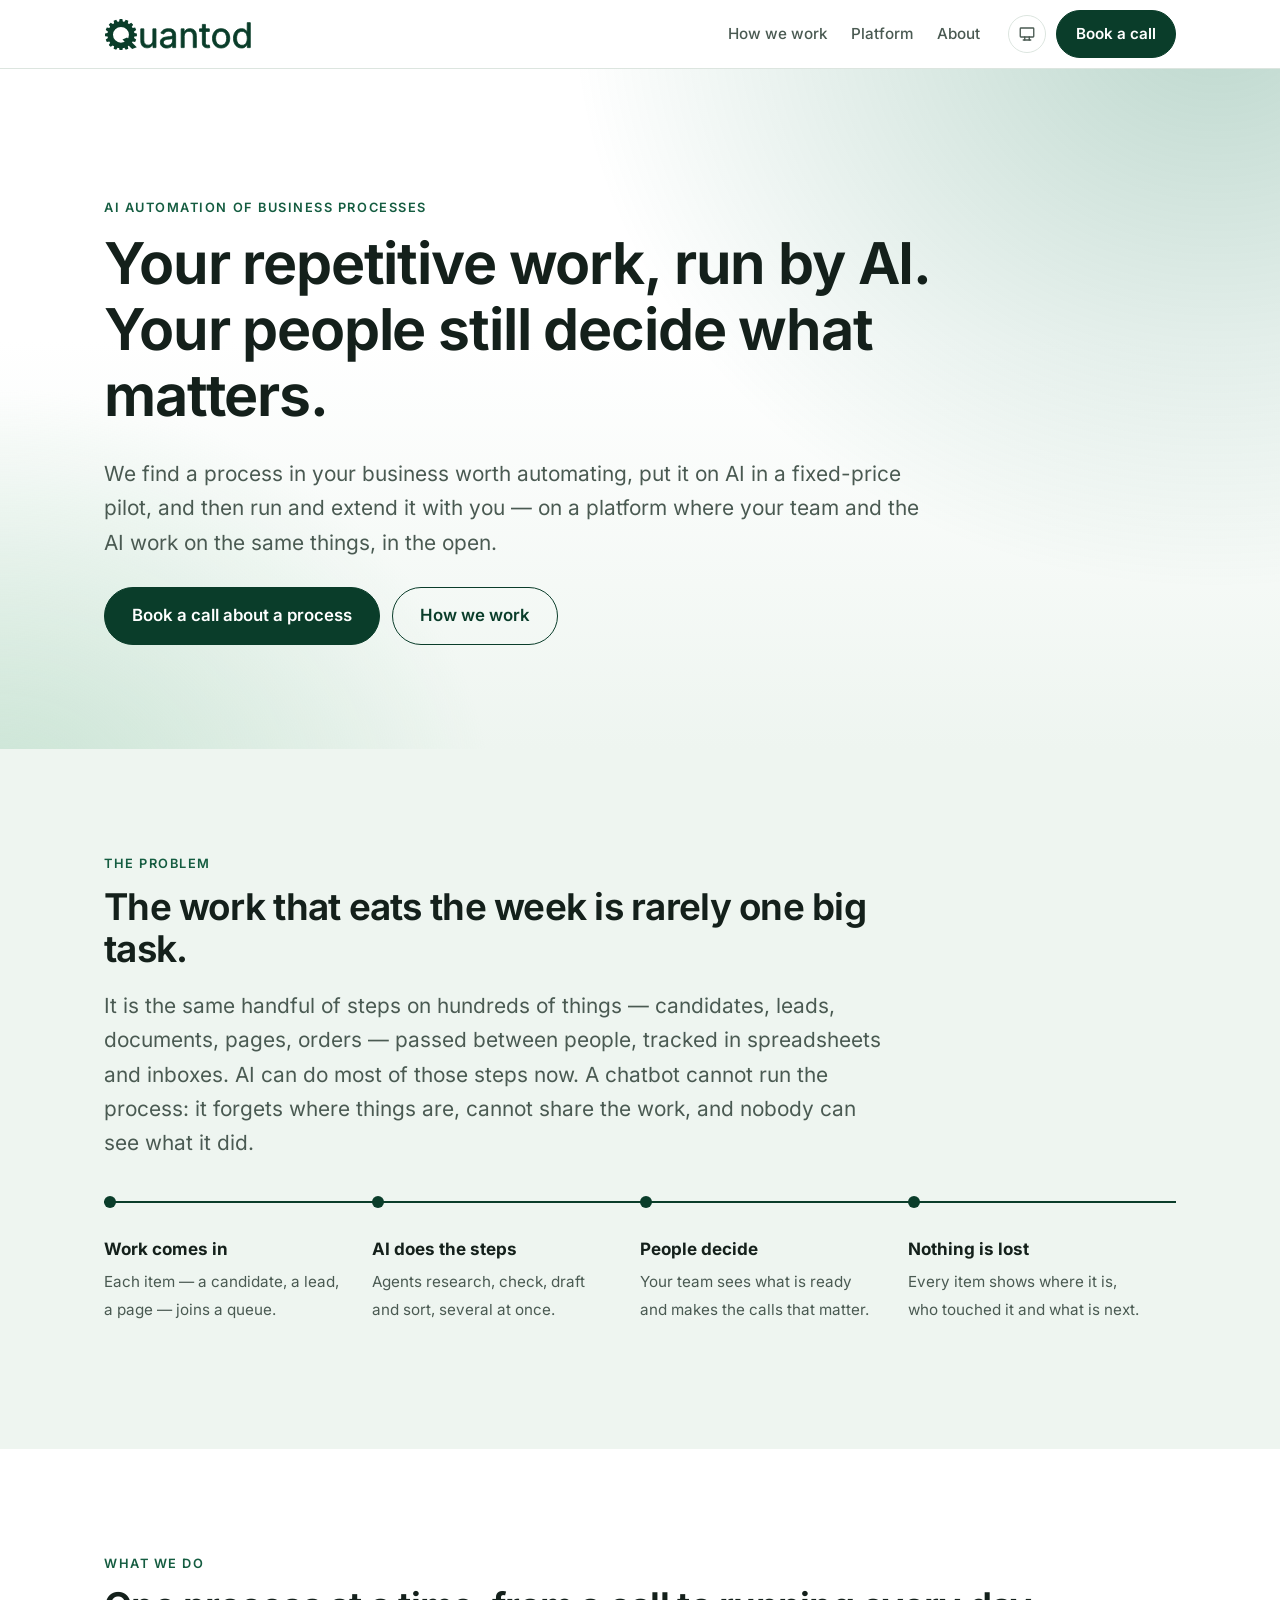
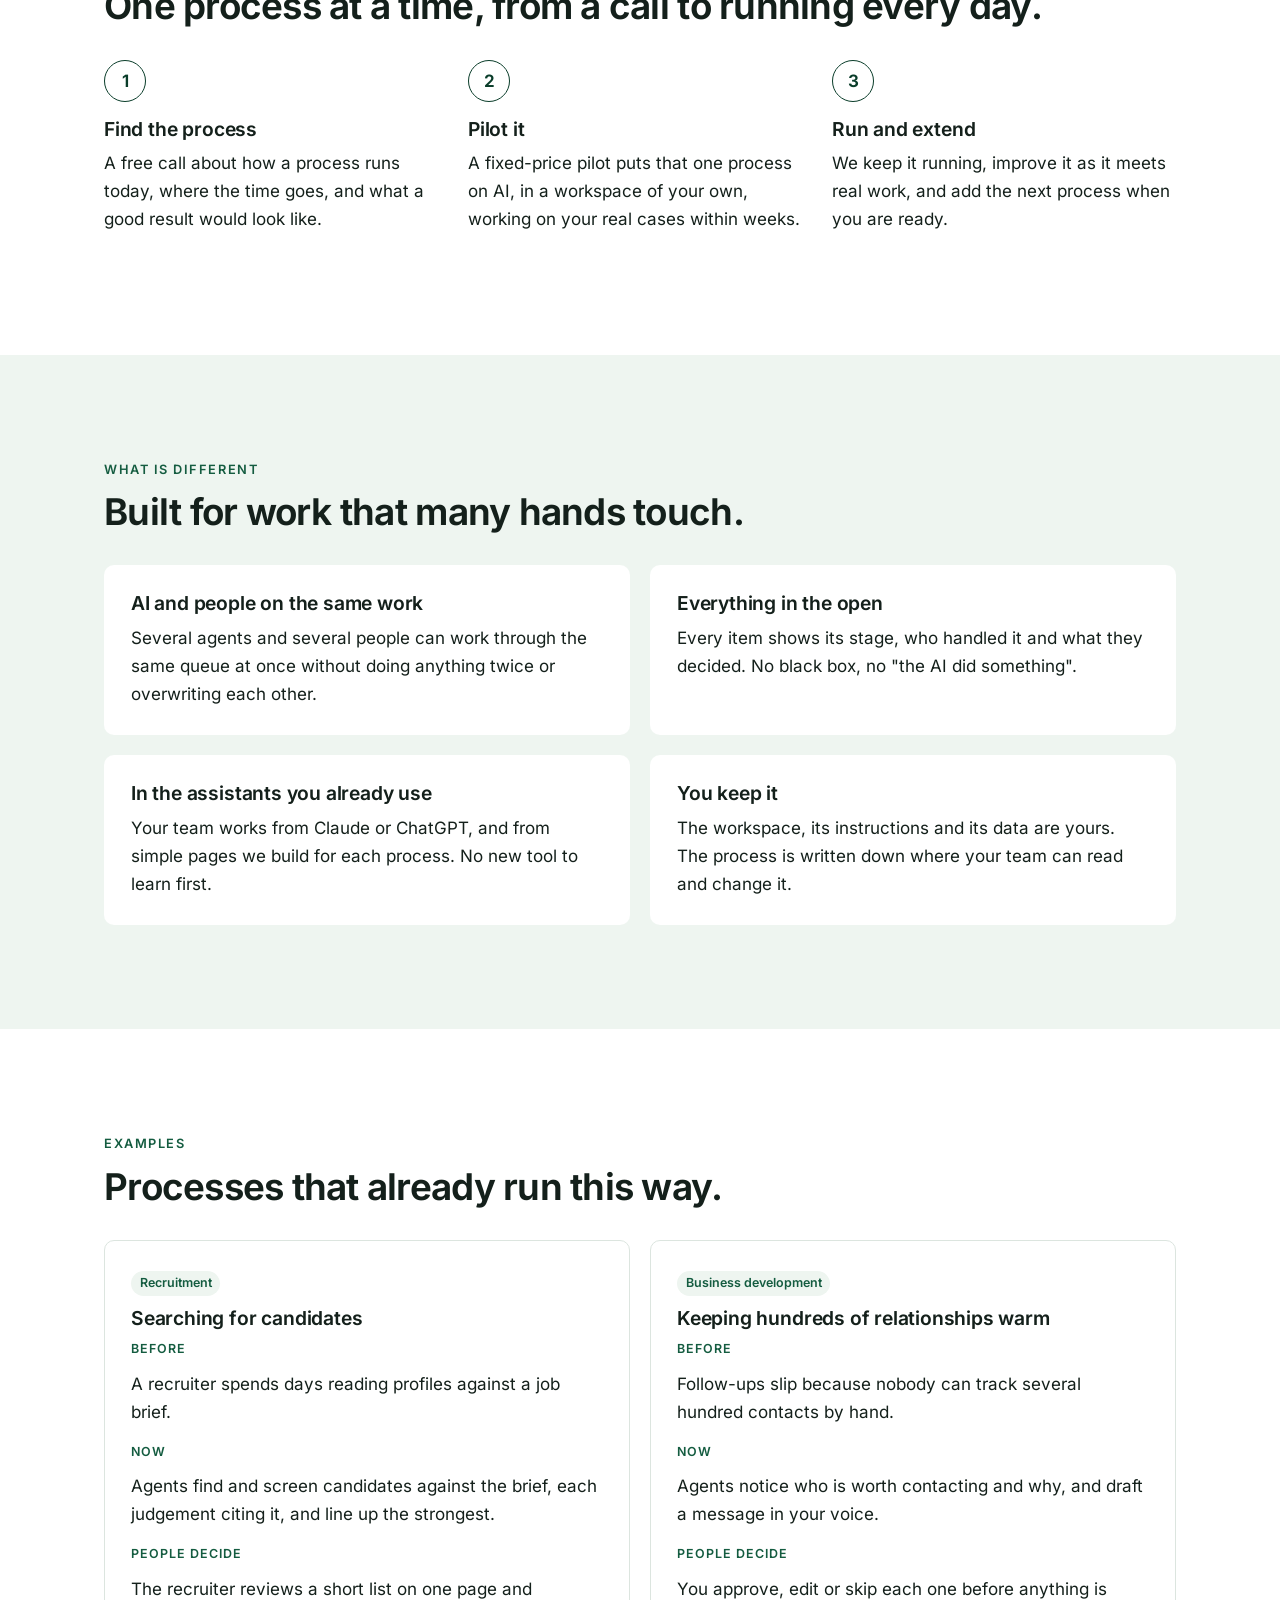
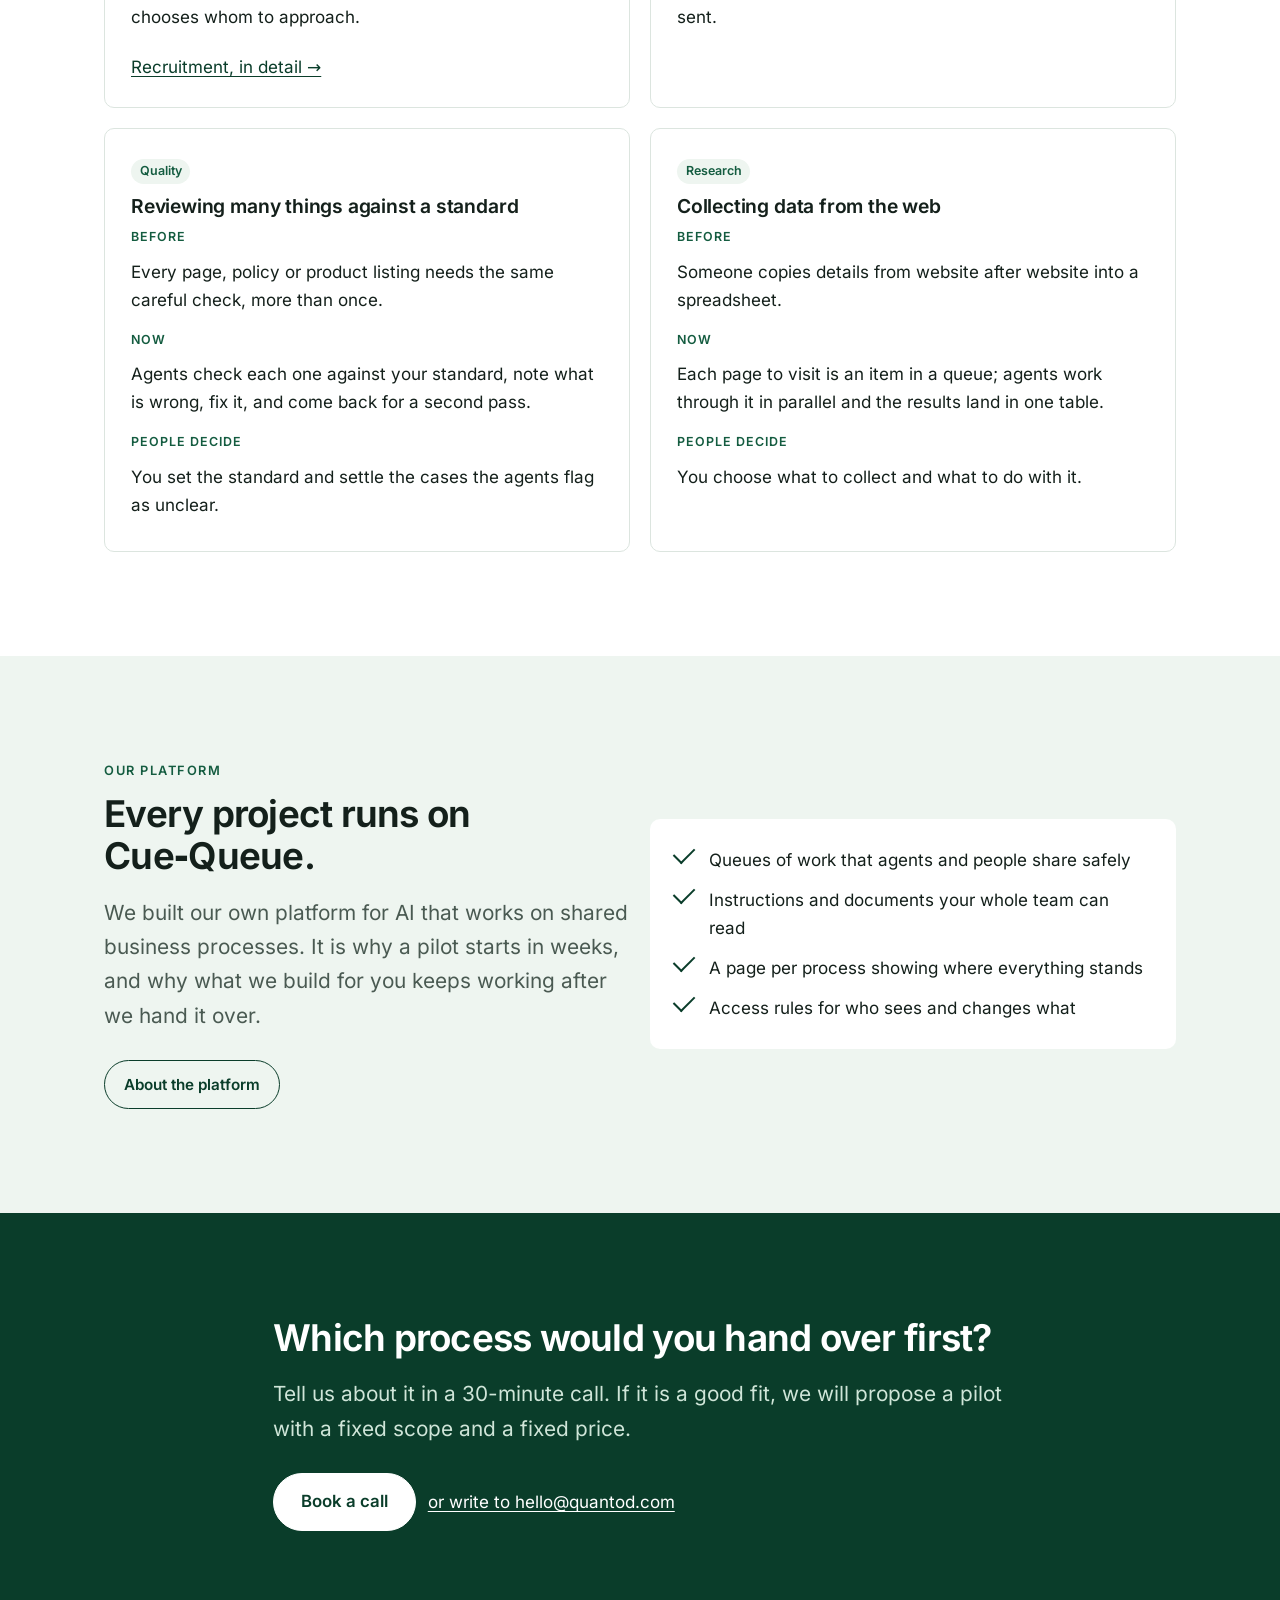
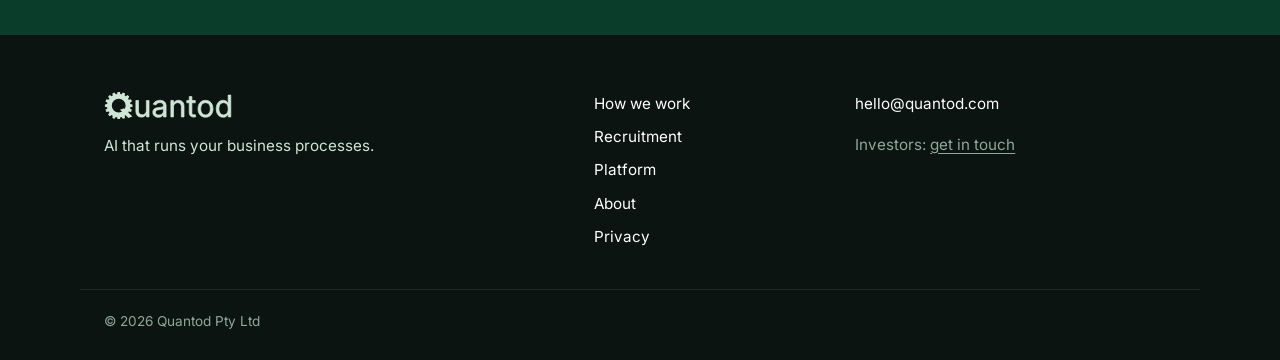
==== commit 46e89dfe: "Publish quantod.com from quantod/qq 9c756070" ====
--- a/index.html
+++ b/index.html
@@ -3,6 +3,11 @@
 <head>
   <meta charset="utf-8">
   <meta name="viewport" content="width=device-width, initial-scale=1">
+  <!-- The site draws its own light and dark themes (site.css, the header's switch). darkreader-lock
+       keeps Dark Reader from darkening it again; color-scheme tells browsers (Chrome's forced dark on
+       Android, Samsung Internet, …) that both schemes are drawn here, so they leave the page alone. -->
+  <meta name="darkreader-lock">
+  <meta name="color-scheme" content="light dark">
   <title>Quantod — AI that runs your business processes</title>
   <meta name="description" content="Quantod puts your repetitive business processes on AI — a fixed-price pilot on one process, then we run and extend it. Your people still decide what matters.">
   <link rel="canonical" href="https://quantod.com/">
@@ -11,6 +16,7 @@
   <meta property="og:description" content="Quantod puts your repetitive business processes on AI — a fixed-price pilot on one process, then we run and extend it. Your people still decide what matters.">
   <meta property="og:url" content="https://quantod.com/">
   <meta property="og:image" content="https://quantod.com/assets/share.png">
+  <!-- The browser bar's colour: by the system, until the visitor picks a theme (theme.js). -->
   <meta name="theme-color" content="#FFFFFF" media="(prefers-color-scheme: light)">
   <meta name="theme-color" content="#0C1310" media="(prefers-color-scheme: dark)">
   <link rel="icon" href="/favicon.svg" type="image/svg+xml">
--- a/assets/site.css
+++ b/assets/site.css
@@ -9,7 +9,7 @@
 }
 
 :root {
-  color-scheme: light;
+  color-scheme: light dark;   /* both drawn here; the rules below say which is in use */
   --bg: #FFFFFF;           /* page */
   --surface: #FFFFFF;      /* cards */
   --tint: #EEF5F0;         /* alternate sections */
@@ -30,8 +30,10 @@
   --foot-text: #CFE5D8;
   --foot-dim: #8FA89A;
   --foot-line: #1E2C25;
-  --wash: #1F7A57;         /* the hero's soft wash of green */
-  --wash-strength: 20%;
+  --wash: #1F7A57;         /* the hero's wash: green from the top right … */
+  --wash-strength: 30%;
+  --wash-2: #B9DCC8;       /* … a pale pool at the bottom left … */
+  --wash-2-strength: 70%;
   --radius: 10px;
   --wrap: 1120px;
   --font: "Inter", ui-sans-serif, system-ui, -apple-system, "Segoe UI", sans-serif;
@@ -47,7 +49,7 @@
     --eyebrow: #8FC9A9; --header-bg: rgba(12, 19, 16, 0.9);
     --band: #0A3D2A; --band-text: #CFE5D8; --band-button: #CFE5D8; --band-button-text: #0A3D2A;
     --foot-bg: #070C0A; --foot-text: #CFE5D8; --foot-dim: #7F978A; --foot-line: #18241E;
-    --wash: #2F9B6E; --wash-strength: 18%;
+    --wash: #2F9B6E; --wash-strength: 34%; --wash-2: #1F7A57; --wash-2-strength: 30%;
   }
 }
 :root[data-theme="dark"] {
@@ -58,8 +60,12 @@
   --eyebrow: #8FC9A9; --header-bg: rgba(12, 19, 16, 0.9);
   --band: #0A3D2A; --band-text: #CFE5D8; --band-button: #CFE5D8; --band-button-text: #0A3D2A;
   --foot-bg: #070C0A; --foot-text: #CFE5D8; --foot-dim: #7F978A; --foot-line: #18241E;
-  --wash: #2F9B6E; --wash-strength: 18%;
-}
+  --wash: #2F9B6E; --wash-strength: 34%; --wash-2: #1F7A57; --wash-2-strength: 30%;
+}
+
+/* A visitor who picked light keeps it even on a dark system: "only" stops browsers that darken pages
+   on their own (Chrome's forced dark, Samsung Internet) from doing it to this one. */
+:root[data-theme="light"] { color-scheme: only light; }
 
 /* the wordmark: one image per theme, shown by the same rule as the colours */
 .for-dark { display: none !important; }
@@ -143,9 +149,9 @@
    left, over the page colour. CSS only, so it is there in the first paint. */
 .hero.wash {
   background:
-    radial-gradient(75% 110% at 100% 0%, color-mix(in srgb, var(--wash) var(--wash-strength), transparent), transparent 70%),
-    radial-gradient(55% 80% at 0% 100%, color-mix(in srgb, var(--wash) calc(var(--wash-strength) * 0.5), transparent), transparent 70%),
-    var(--bg);
+    radial-gradient(70% 120% at 95% -10%, color-mix(in srgb, var(--wash) var(--wash-strength), transparent), transparent 72%),
+    radial-gradient(55% 90% at 0% 110%, color-mix(in srgb, var(--wash-2) var(--wash-2-strength), transparent), transparent 70%),
+    linear-gradient(180deg, var(--bg) 40%, var(--tint));   /* … and the page fading into the section below */
 }
 .narrow { max-width: 46em; }
 .stack-top { margin-top: 32px; }
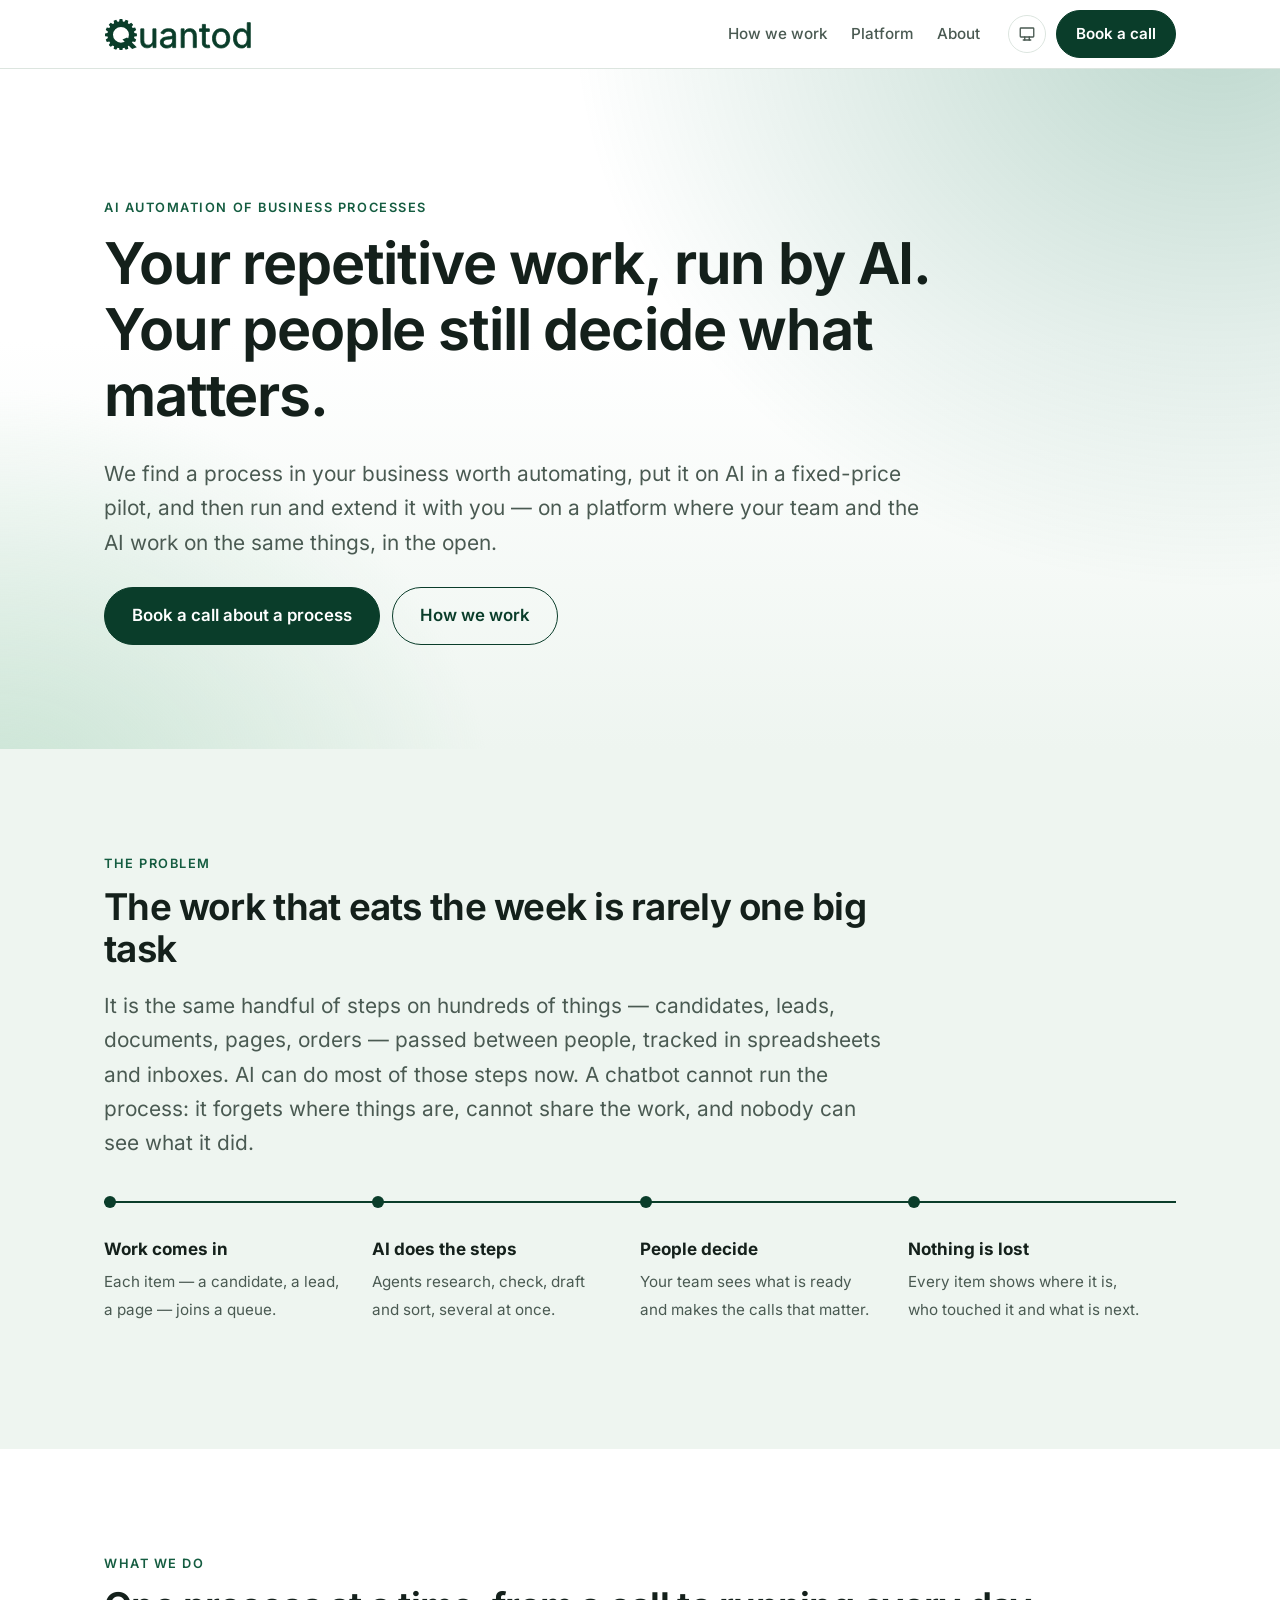
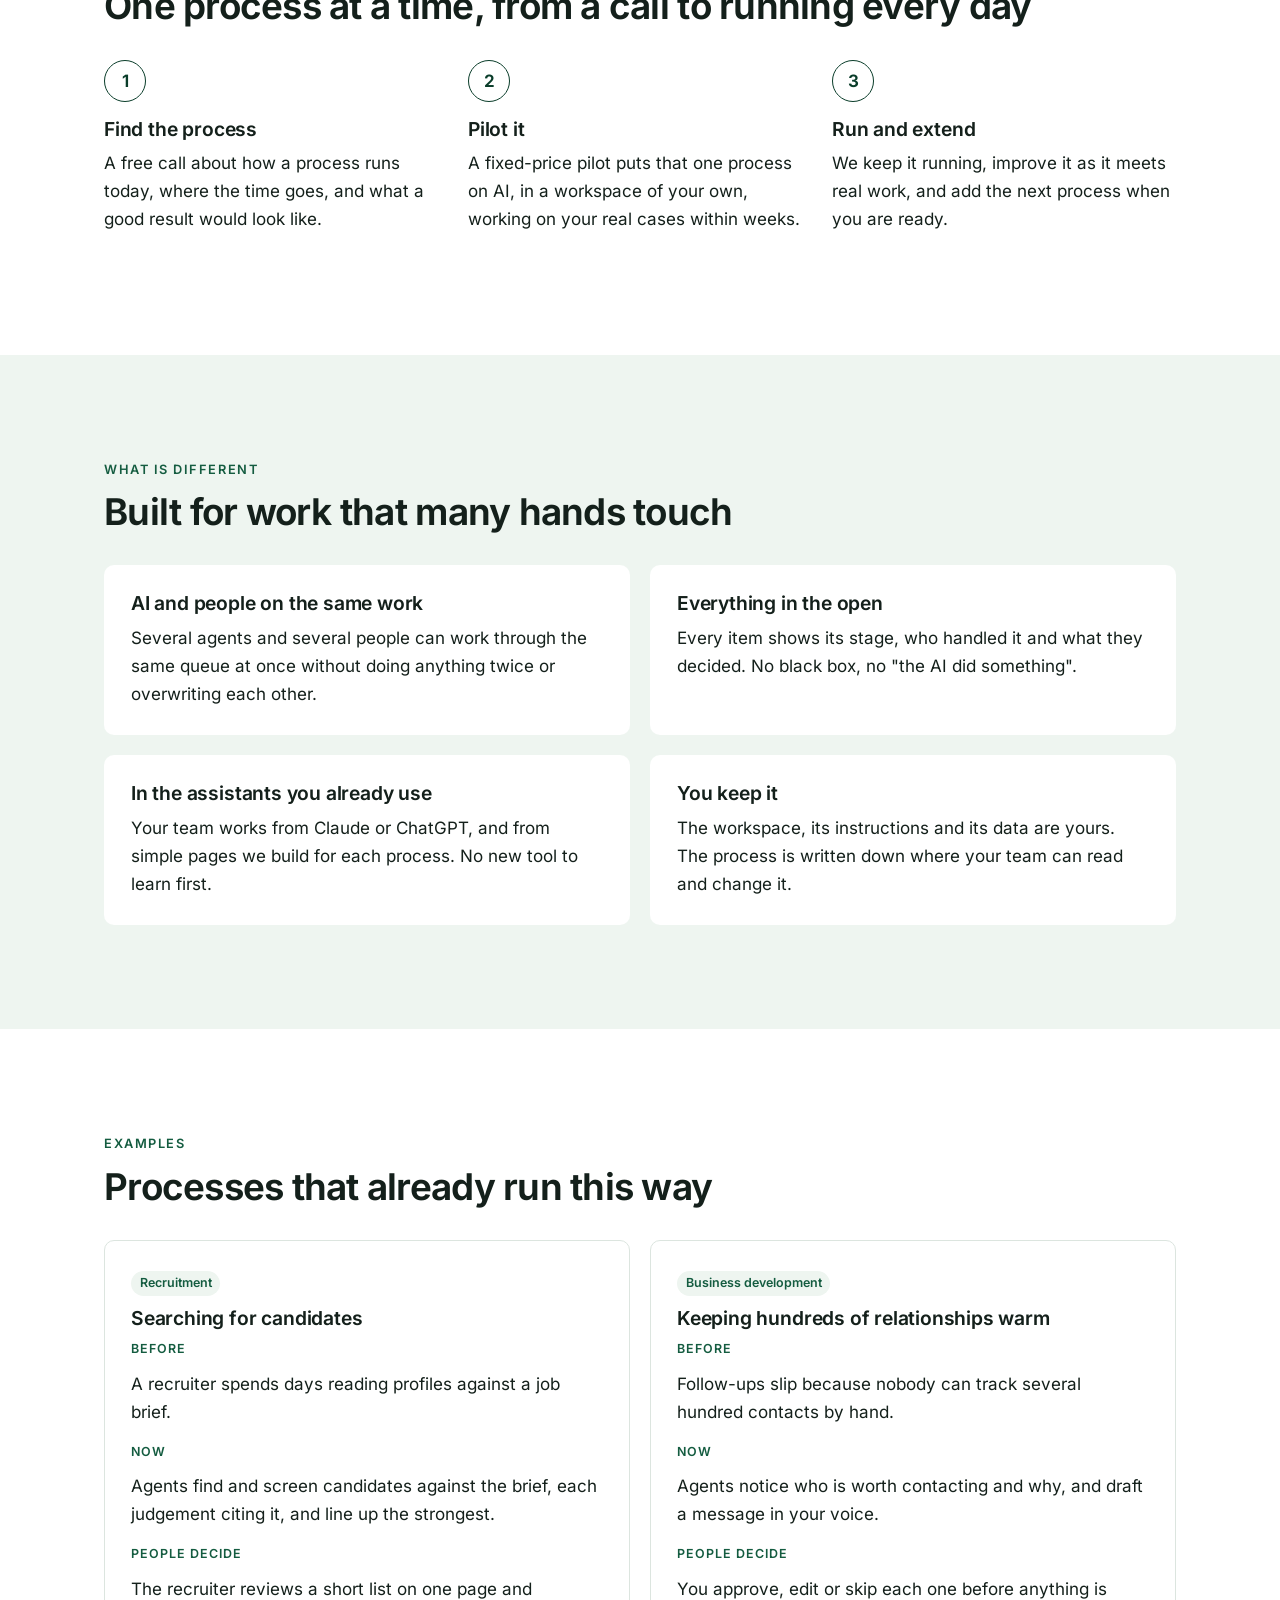
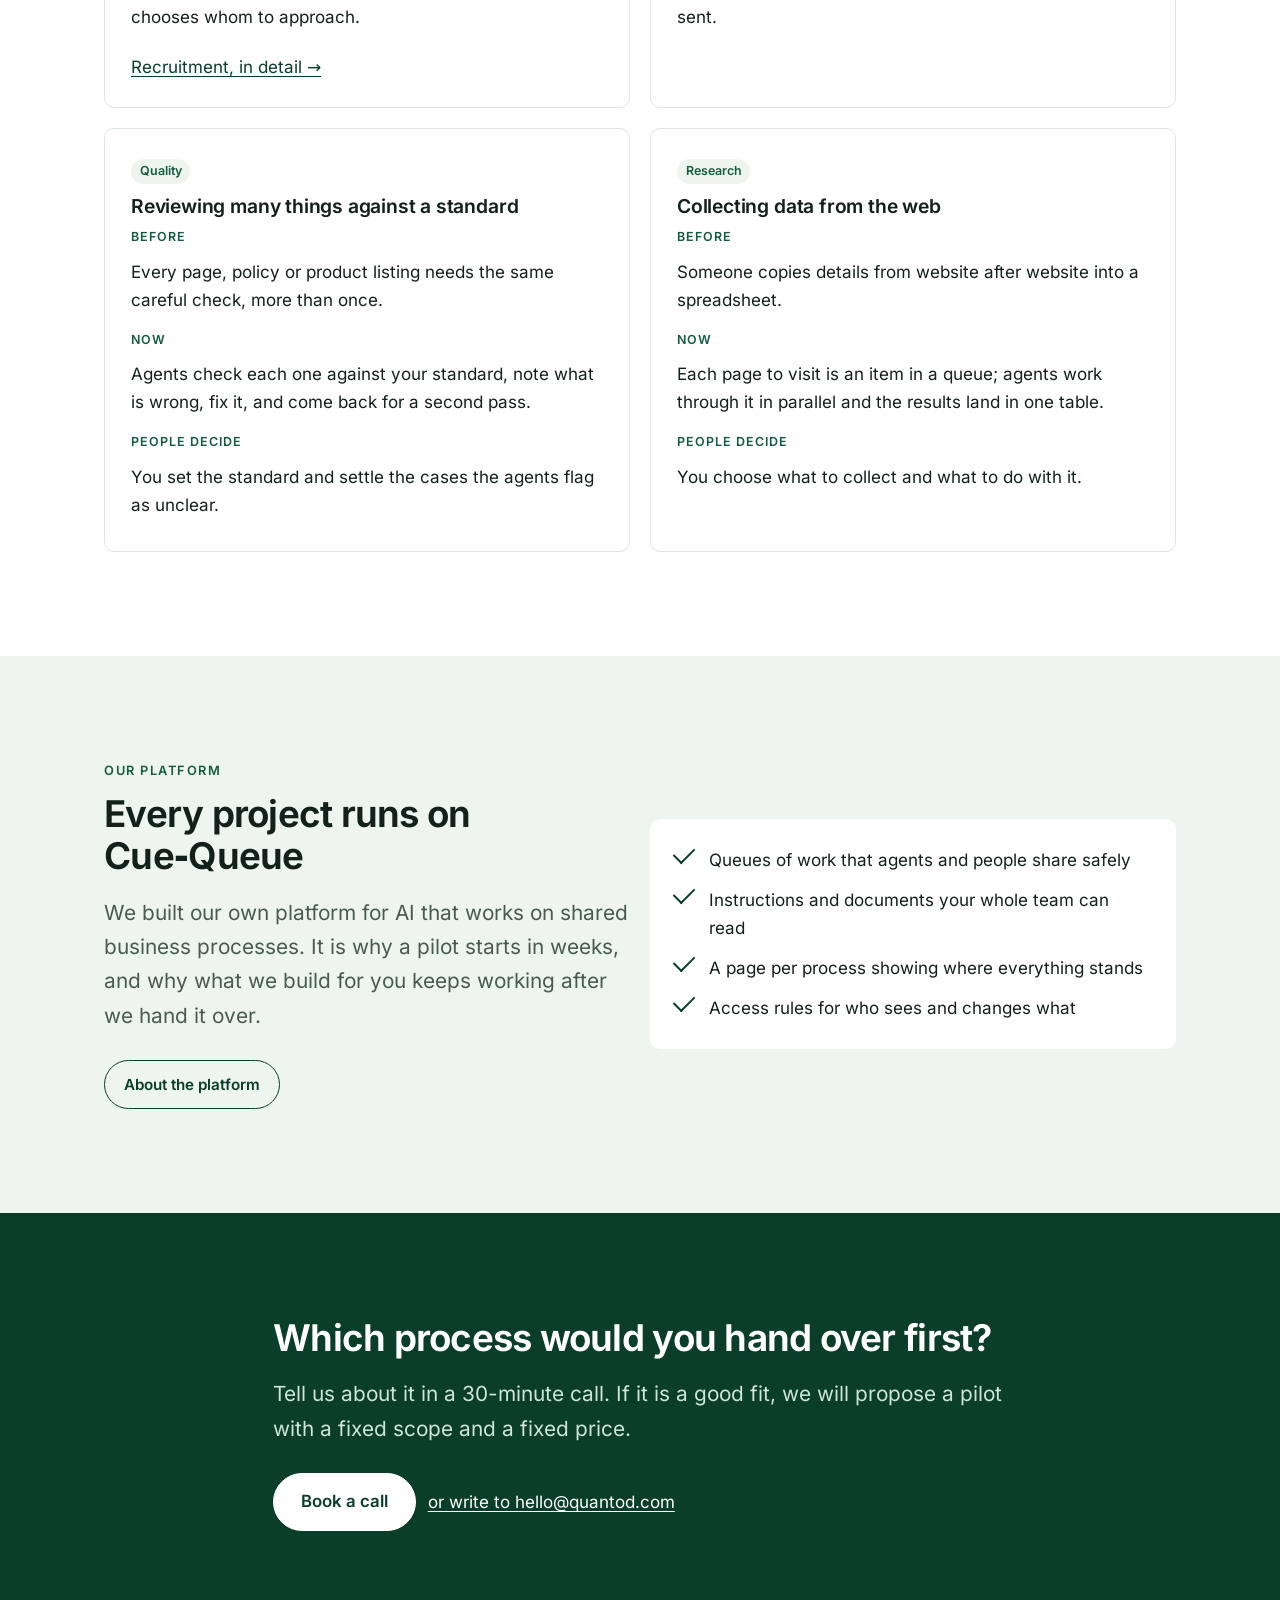
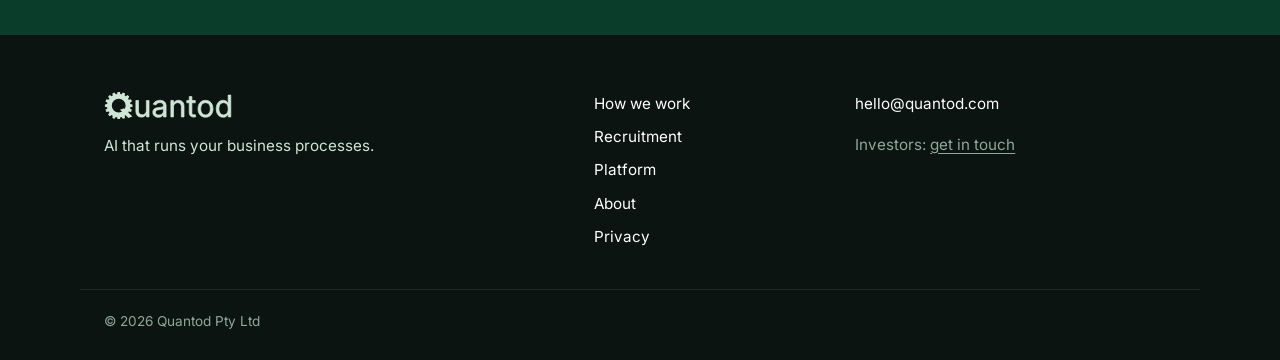
==== commit b4a7fb91: "Publish quantod.com from quantod/qq 80ca9e2c" ====
--- a/index.html
+++ b/index.html
@@ -67,7 +67,7 @@
       <div class="wrap">
         <div class="narrow">
           <p class="eyebrow">The problem</p>
-          <h2>The work that eats the week is rarely one big task.</h2>
+          <h2>The work that eats the week is rarely one big task</h2>
           <p class="lead">It is the same handful of steps on hundreds of things — candidates, leads, documents, pages, orders — passed between people, tracked in spreadsheets and inboxes. AI can do most of those steps now. A chatbot cannot run the process: it forgets where things are, cannot share the work, and nobody can see what it did.</p>
         </div>
         <div class="flow" aria-label="How a process runs with Quantod">
@@ -82,7 +82,7 @@
     <section>
       <div class="wrap">
         <p class="eyebrow">What we do</p>
-        <h2>One process at a time, from a call to running every day.</h2>
+        <h2>One process at a time, from a call to running every day</h2>
         <div class="grid three steps stack-top">
           <div class="step"><h3>Find the process</h3><p>A free call about how a process runs today, where the time goes, and what a good result would look like.</p></div>
           <div class="step"><h3>Pilot it</h3><p>A fixed-price pilot puts that one process on AI, in a workspace of your own, working on your real cases within weeks.</p></div>
@@ -94,7 +94,7 @@
     <section class="tint">
       <div class="wrap">
         <p class="eyebrow">What is different</p>
-        <h2>Built for work that many hands touch.</h2>
+        <h2>Built for work that many hands touch</h2>
         <div class="grid two stack-top">
           <div class="card"><h3>AI and people on the same work</h3><p>Several agents and several people can work through the same queue at once without doing anything twice or overwriting each other.</p></div>
           <div class="card"><h3>Everything in the open</h3><p>Every item shows its stage, who handled it and what they decided. No black box, no "the AI did something".</p></div>
@@ -107,7 +107,7 @@
     <section>
       <div class="wrap">
         <p class="eyebrow">Examples</p>
-        <h2>Processes that already run this way.</h2>
+        <h2>Processes that already run this way</h2>
         <div class="grid two stack-top">
           <article class="card story">
             <span class="tag">Recruitment</span>
@@ -154,7 +154,7 @@
       <div class="wrap grid two align-center">
         <div>
           <p class="eyebrow">Our platform</p>
-          <h2>Every project runs on Cue‑Queue.</h2>
+          <h2>Every project runs on Cue‑Queue</h2>
           <p class="lead">We built our own platform for AI that works on shared business processes. It is why a pilot starts in weeks, and why what we build for you keeps working after we hand it over.</p>
           <div class="actions"><a class="button ghost" href="/platform/">About the platform</a></div>
         </div>
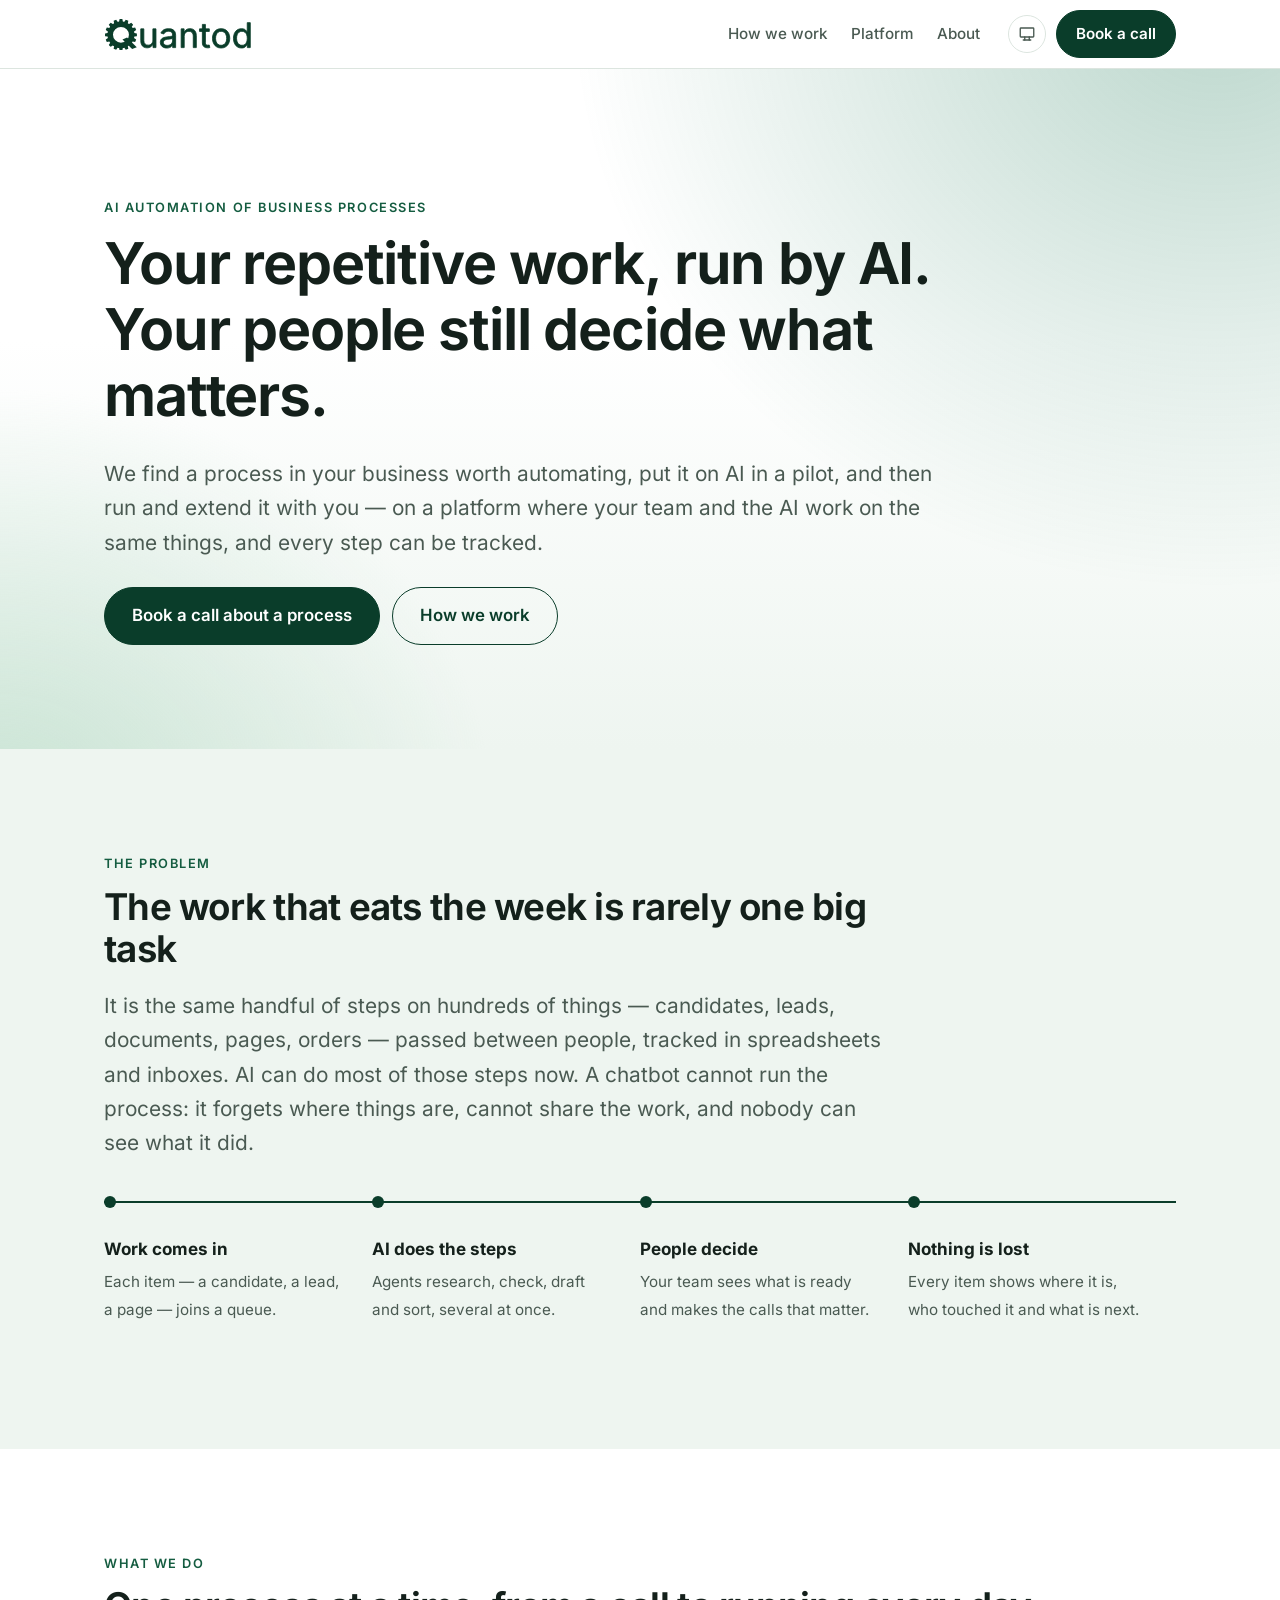
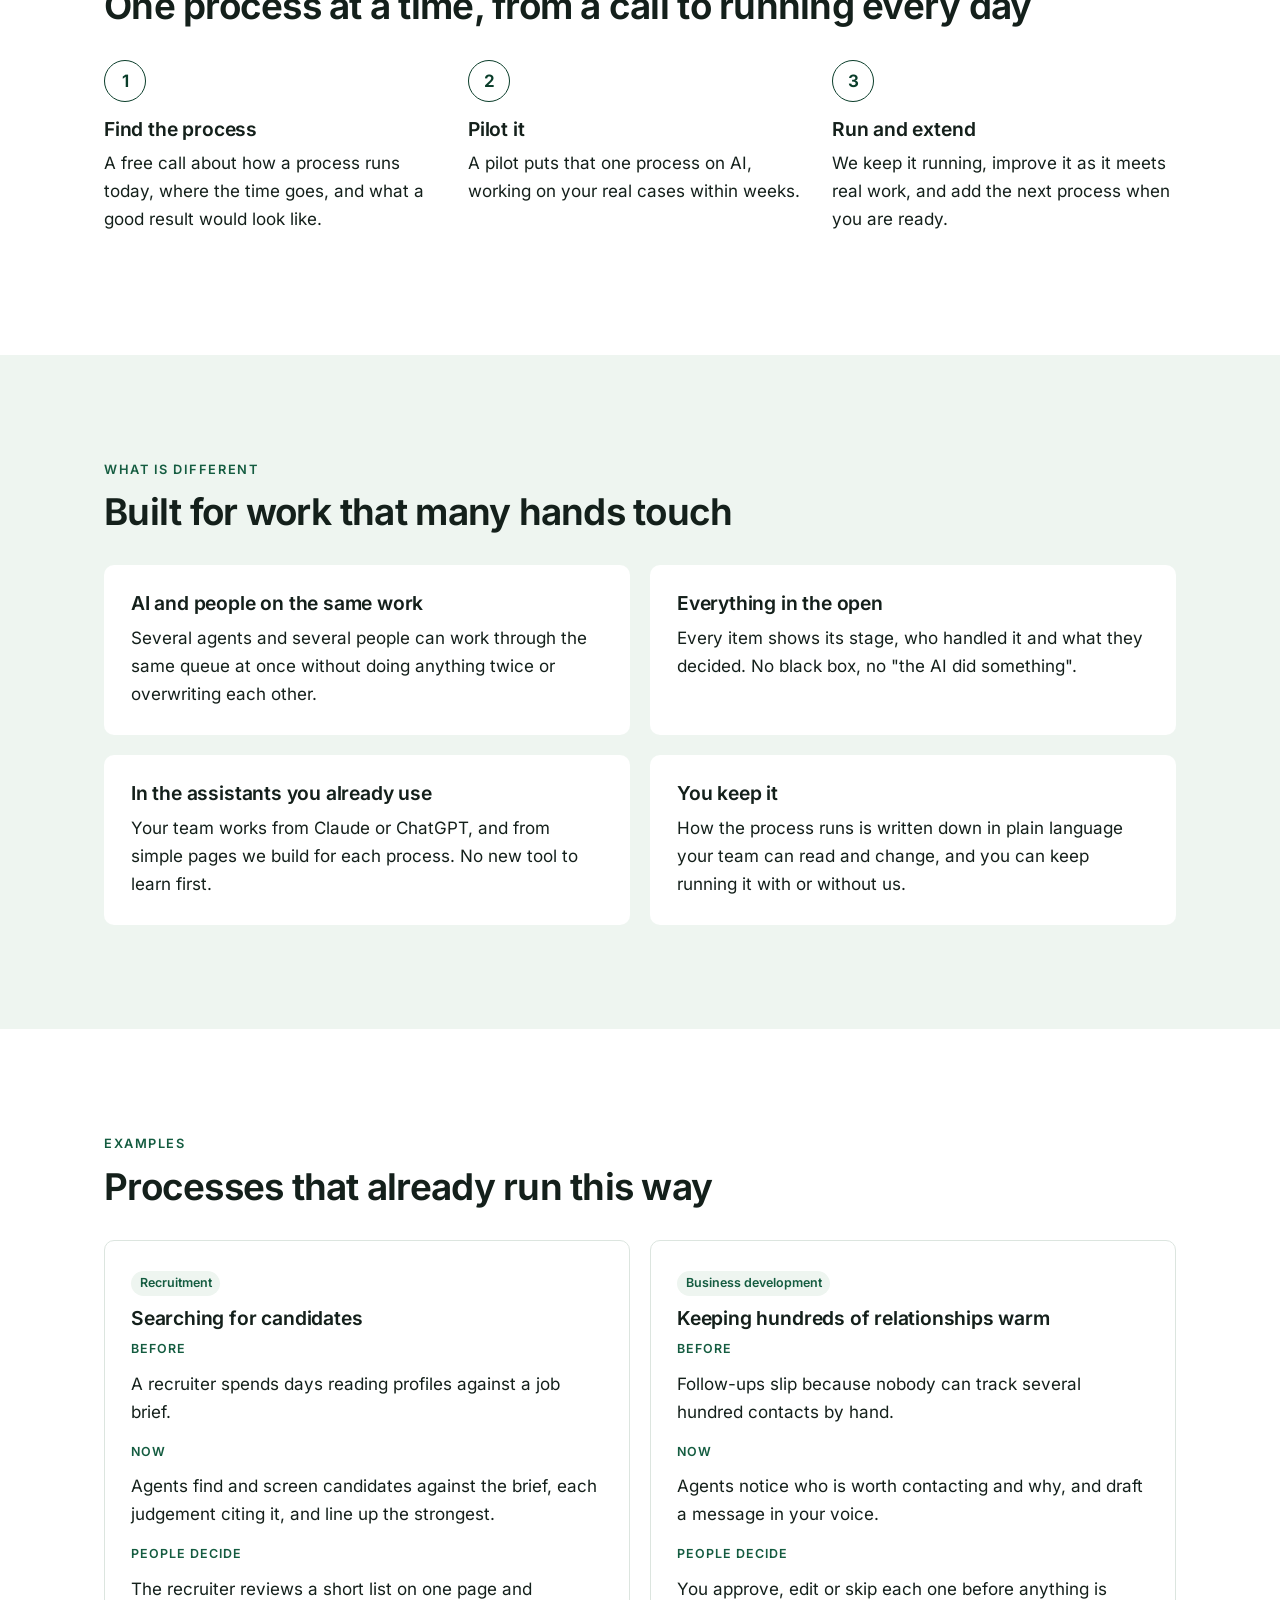
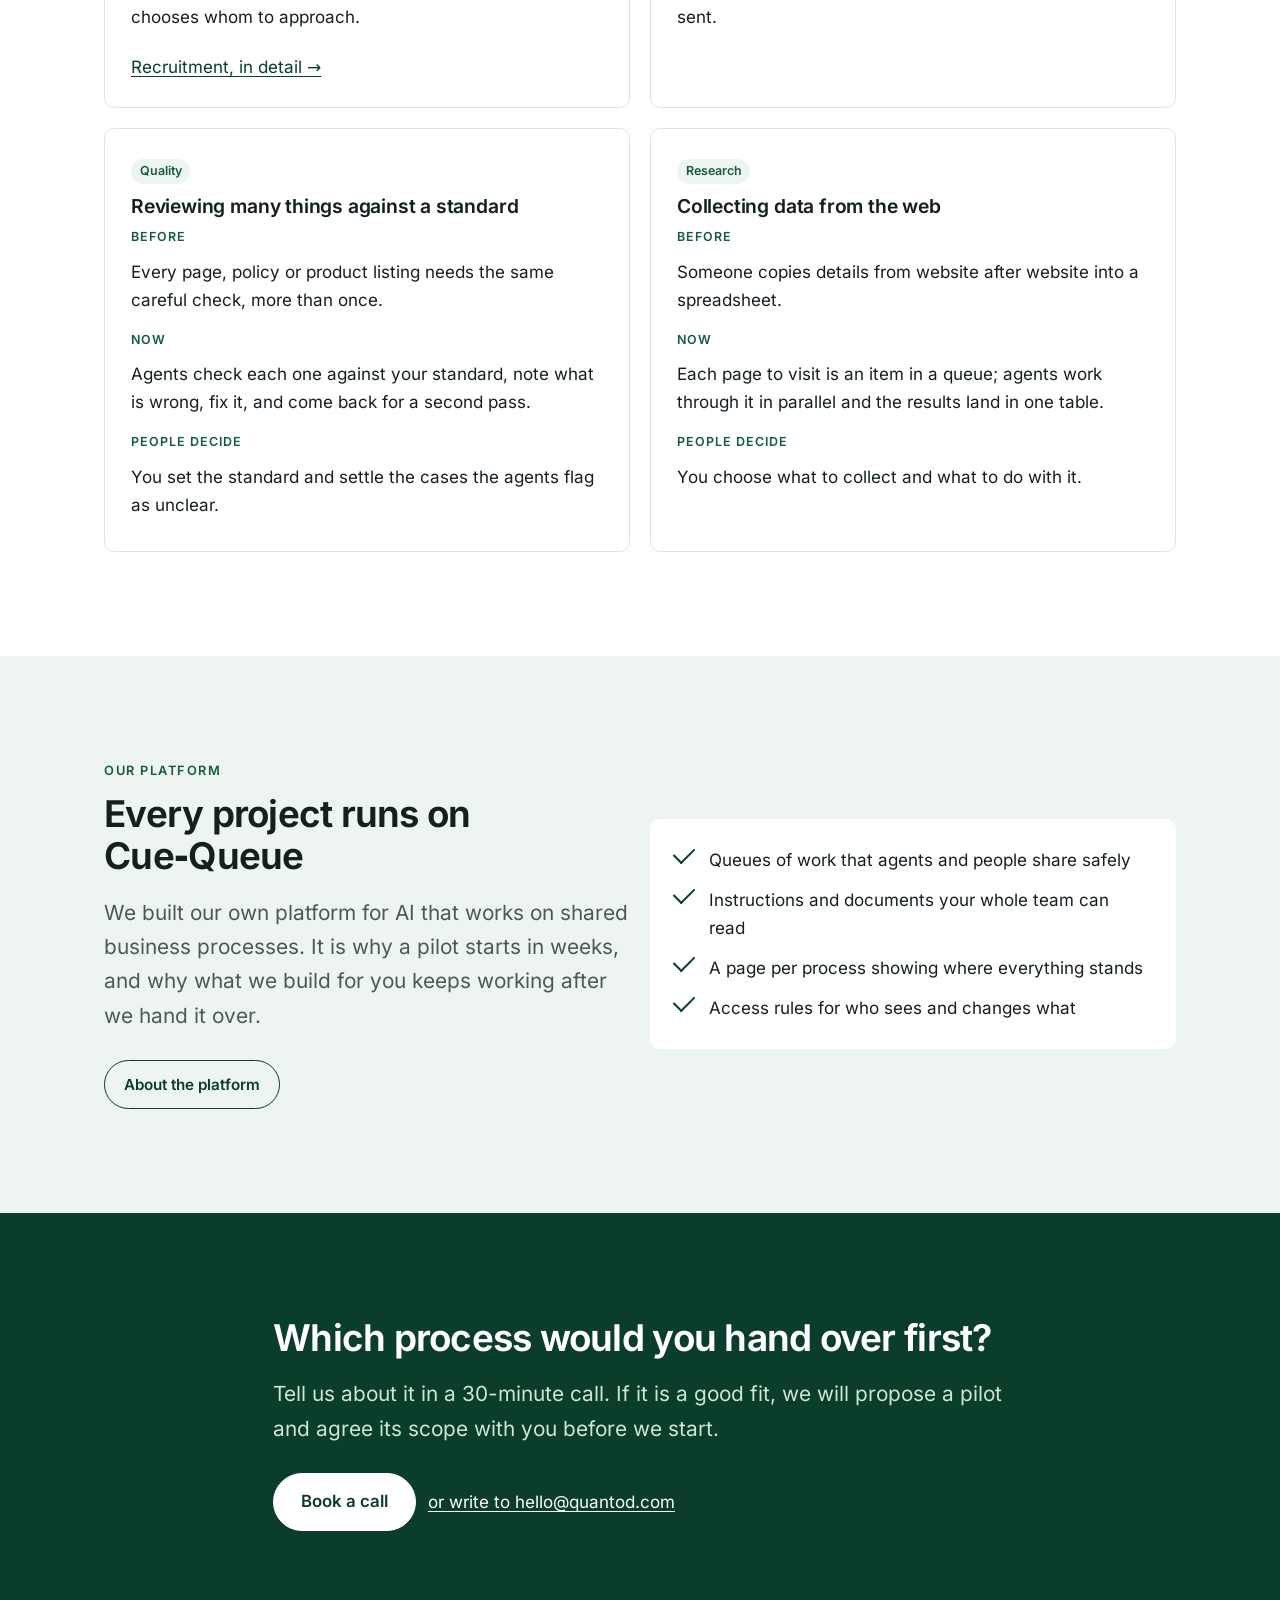
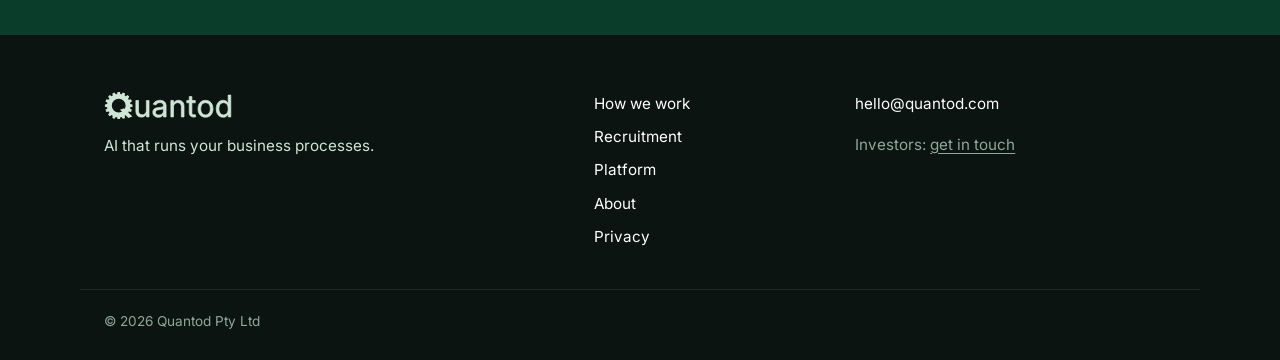
==== commit 5bd3b683: "Publish quantod.com from quantod/qq 84be8e8c + uncommitted changes" ====
--- a/index.html
+++ b/index.html
@@ -9,11 +9,11 @@
   <meta name="darkreader-lock">
   <meta name="color-scheme" content="light dark">
   <title>Quantod — AI that runs your business processes</title>
-  <meta name="description" content="Quantod puts your repetitive business processes on AI — a fixed-price pilot on one process, then we run and extend it. Your people still decide what matters.">
+  <meta name="description" content="Quantod puts your repetitive business processes on AI — a pilot on one process, then we run and extend it. Your team still decides what matters.">
   <link rel="canonical" href="https://quantod.com/">
   <meta property="og:type" content="website">
   <meta property="og:title" content="Quantod — AI that runs your business processes">
-  <meta property="og:description" content="Quantod puts your repetitive business processes on AI — a fixed-price pilot on one process, then we run and extend it. Your people still decide what matters.">
+  <meta property="og:description" content="Quantod puts your repetitive business processes on AI — a pilot on one process, then we run and extend it. Your team still decides what matters.">
   <meta property="og:url" content="https://quantod.com/">
   <meta property="og:image" content="https://quantod.com/assets/share.png">
   <!-- The browser bar's colour: by the system, until the visitor picks a theme (theme.js). -->
@@ -55,7 +55,7 @@
       <div class="wrap">
         <p class="eyebrow">AI automation of business processes</p>
         <h1>Your repetitive work, run by AI. Your people still decide what matters.</h1>
-        <p class="lead">We find a process in your business worth automating, put it on AI in a fixed-price pilot, and then run and extend it with you — on a platform where your team and the AI work on the same things, in the open.</p>
+        <p class="lead">We find a process in your business worth automating, put it on AI in a pilot, and then run and extend it with you — on a platform where your team and the AI work on the same things, and every step can be tracked.</p>
         <div class="actions">
           <a class="button big" href="https://cal.com/quantod">Book a call about a process</a>
           <a class="button ghost big" href="/how-we-work/">How we work</a>
@@ -85,7 +85,7 @@
         <h2>One process at a time, from a call to running every day</h2>
         <div class="grid three steps stack-top">
           <div class="step"><h3>Find the process</h3><p>A free call about how a process runs today, where the time goes, and what a good result would look like.</p></div>
-          <div class="step"><h3>Pilot it</h3><p>A fixed-price pilot puts that one process on AI, in a workspace of your own, working on your real cases within weeks.</p></div>
+          <div class="step"><h3>Pilot it</h3><p>A pilot puts that one process on AI, working on your real cases within weeks.</p></div>
           <div class="step"><h3>Run and extend</h3><p>We keep it running, improve it as it meets real work, and add the next process when you are ready.</p></div>
         </div>
       </div>
@@ -99,7 +99,7 @@
           <div class="card"><h3>AI and people on the same work</h3><p>Several agents and several people can work through the same queue at once without doing anything twice or overwriting each other.</p></div>
           <div class="card"><h3>Everything in the open</h3><p>Every item shows its stage, who handled it and what they decided. No black box, no "the AI did something".</p></div>
           <div class="card"><h3>In the assistants you already use</h3><p>Your team works from Claude or ChatGPT, and from simple pages we build for each process. No new tool to learn first.</p></div>
-          <div class="card"><h3>You keep it</h3><p>The workspace, its instructions and its data are yours. The process is written down where your team can read and change it.</p></div>
+          <div class="card"><h3>You keep it</h3><p>How the process runs is written down in plain language your team can read and change, and you can keep running it with or without us.</p></div>
         </div>
       </div>
     </section>
@@ -172,7 +172,7 @@
     <section class="dark">
       <div class="wrap narrow">
         <h2>Which process would you hand over first?</h2>
-        <p class="lead">Tell us about it in a 30-minute call. If it is a good fit, we will propose a pilot with a fixed scope and a fixed price.</p>
+        <p class="lead">Tell us about it in a 30-minute call. If it is a good fit, we will propose a pilot and agree its scope with you before we start.</p>
         <div class="actions"><a class="button big" href="https://cal.com/quantod">Book a call</a><a href="mailto:hello@quantod.com">or write to hello@quantod.com</a></div>
       </div>
     </section>
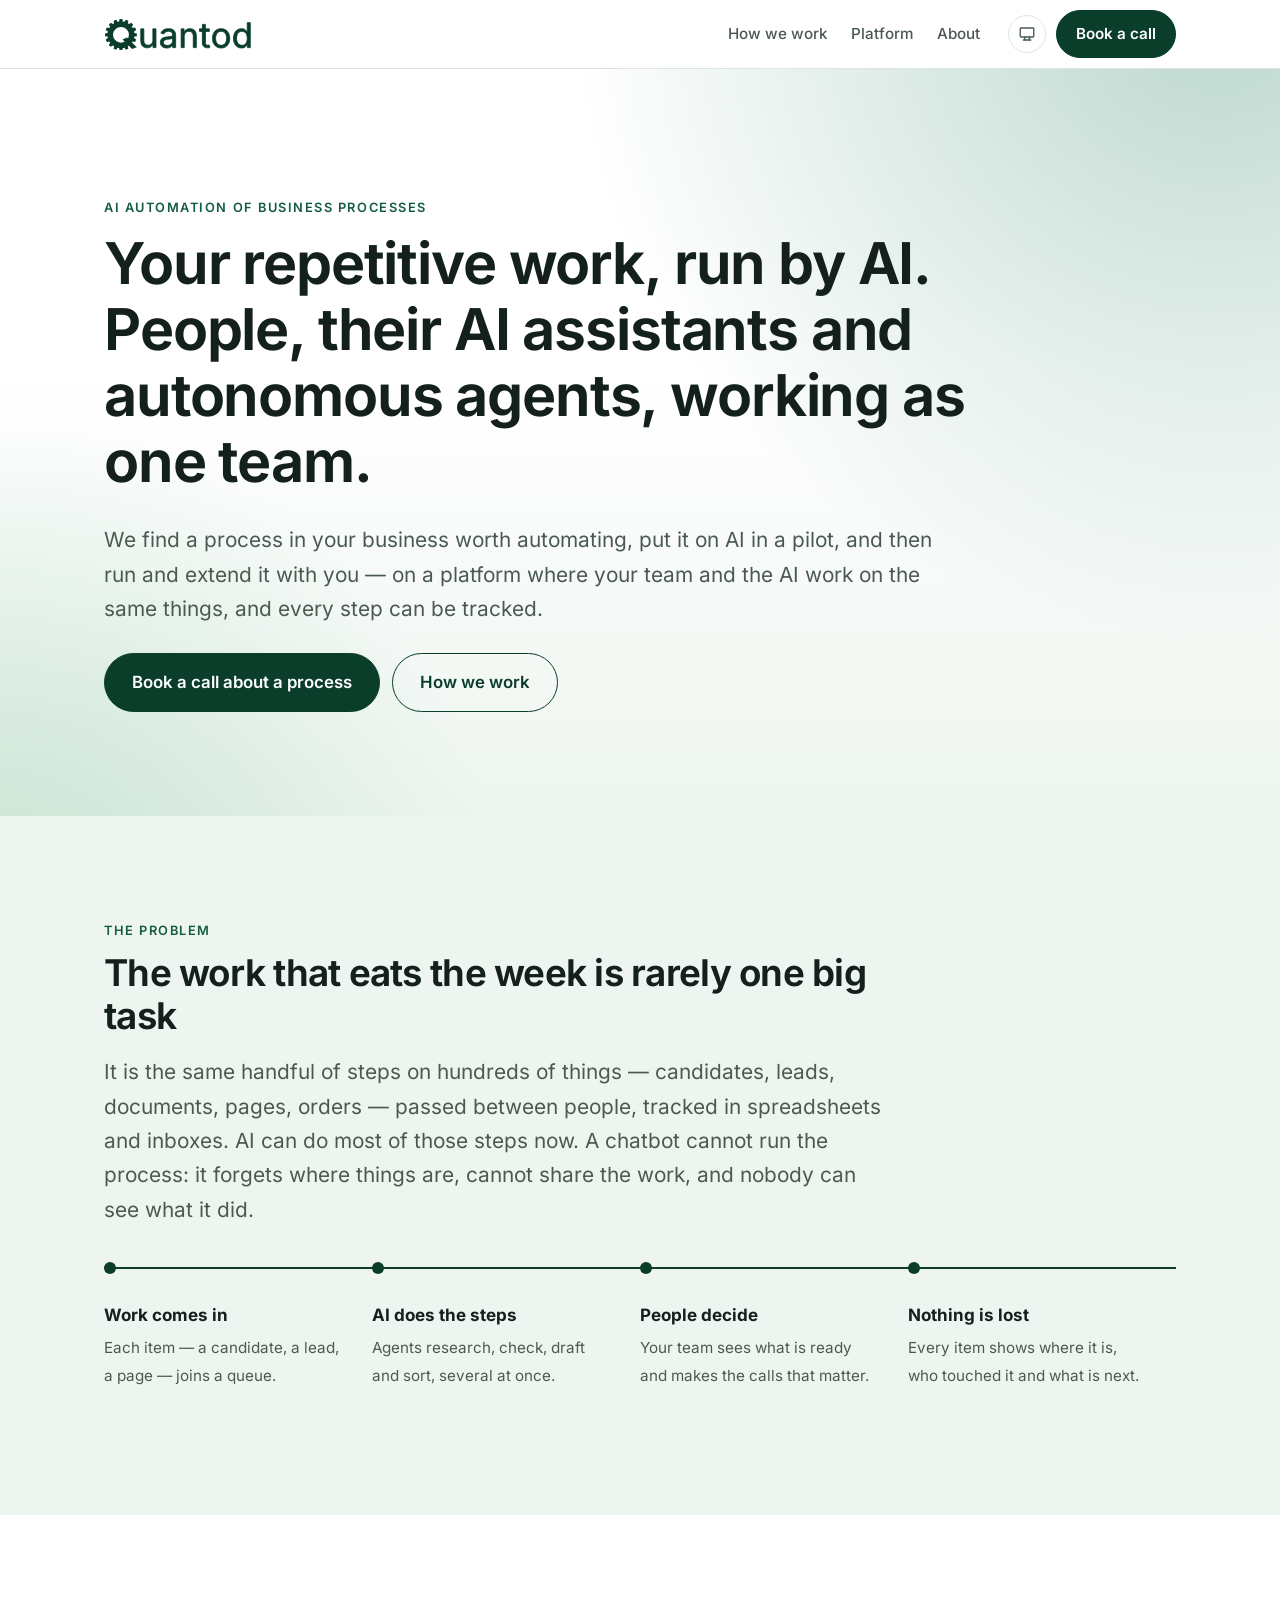
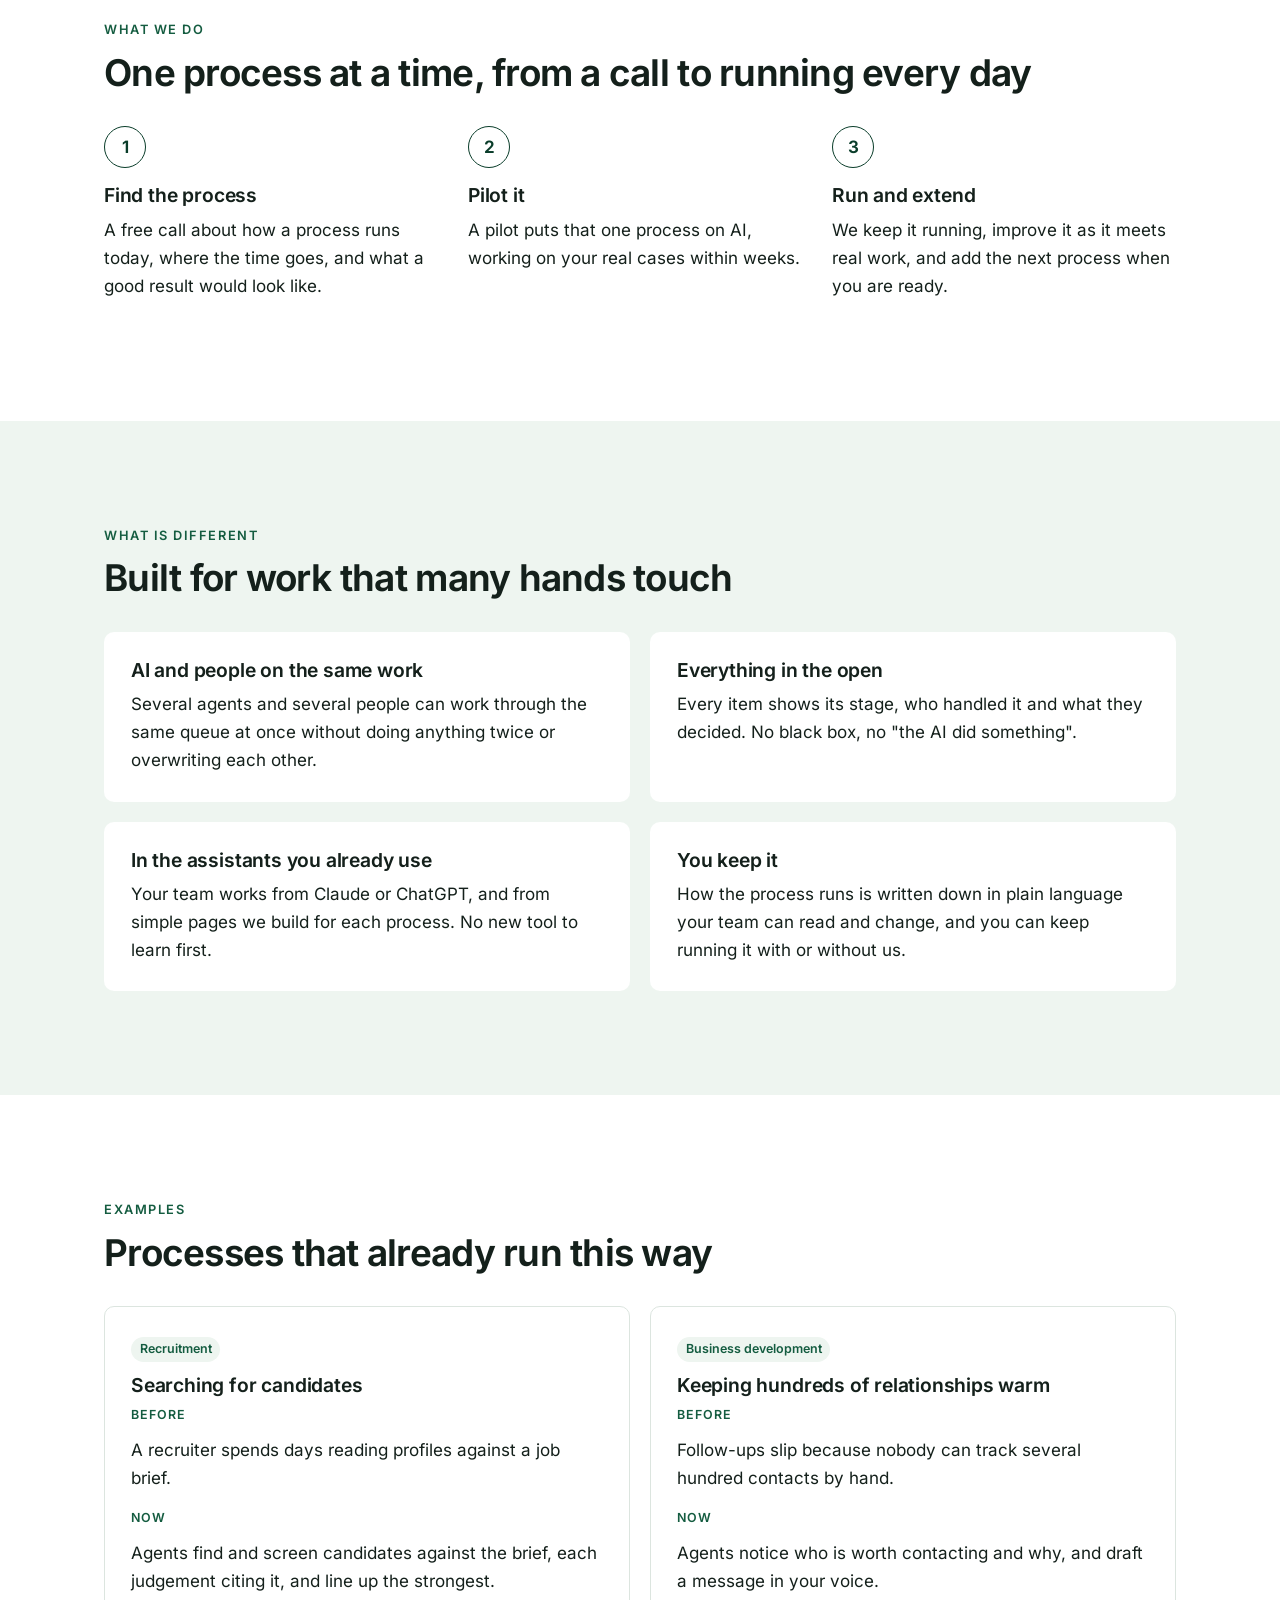
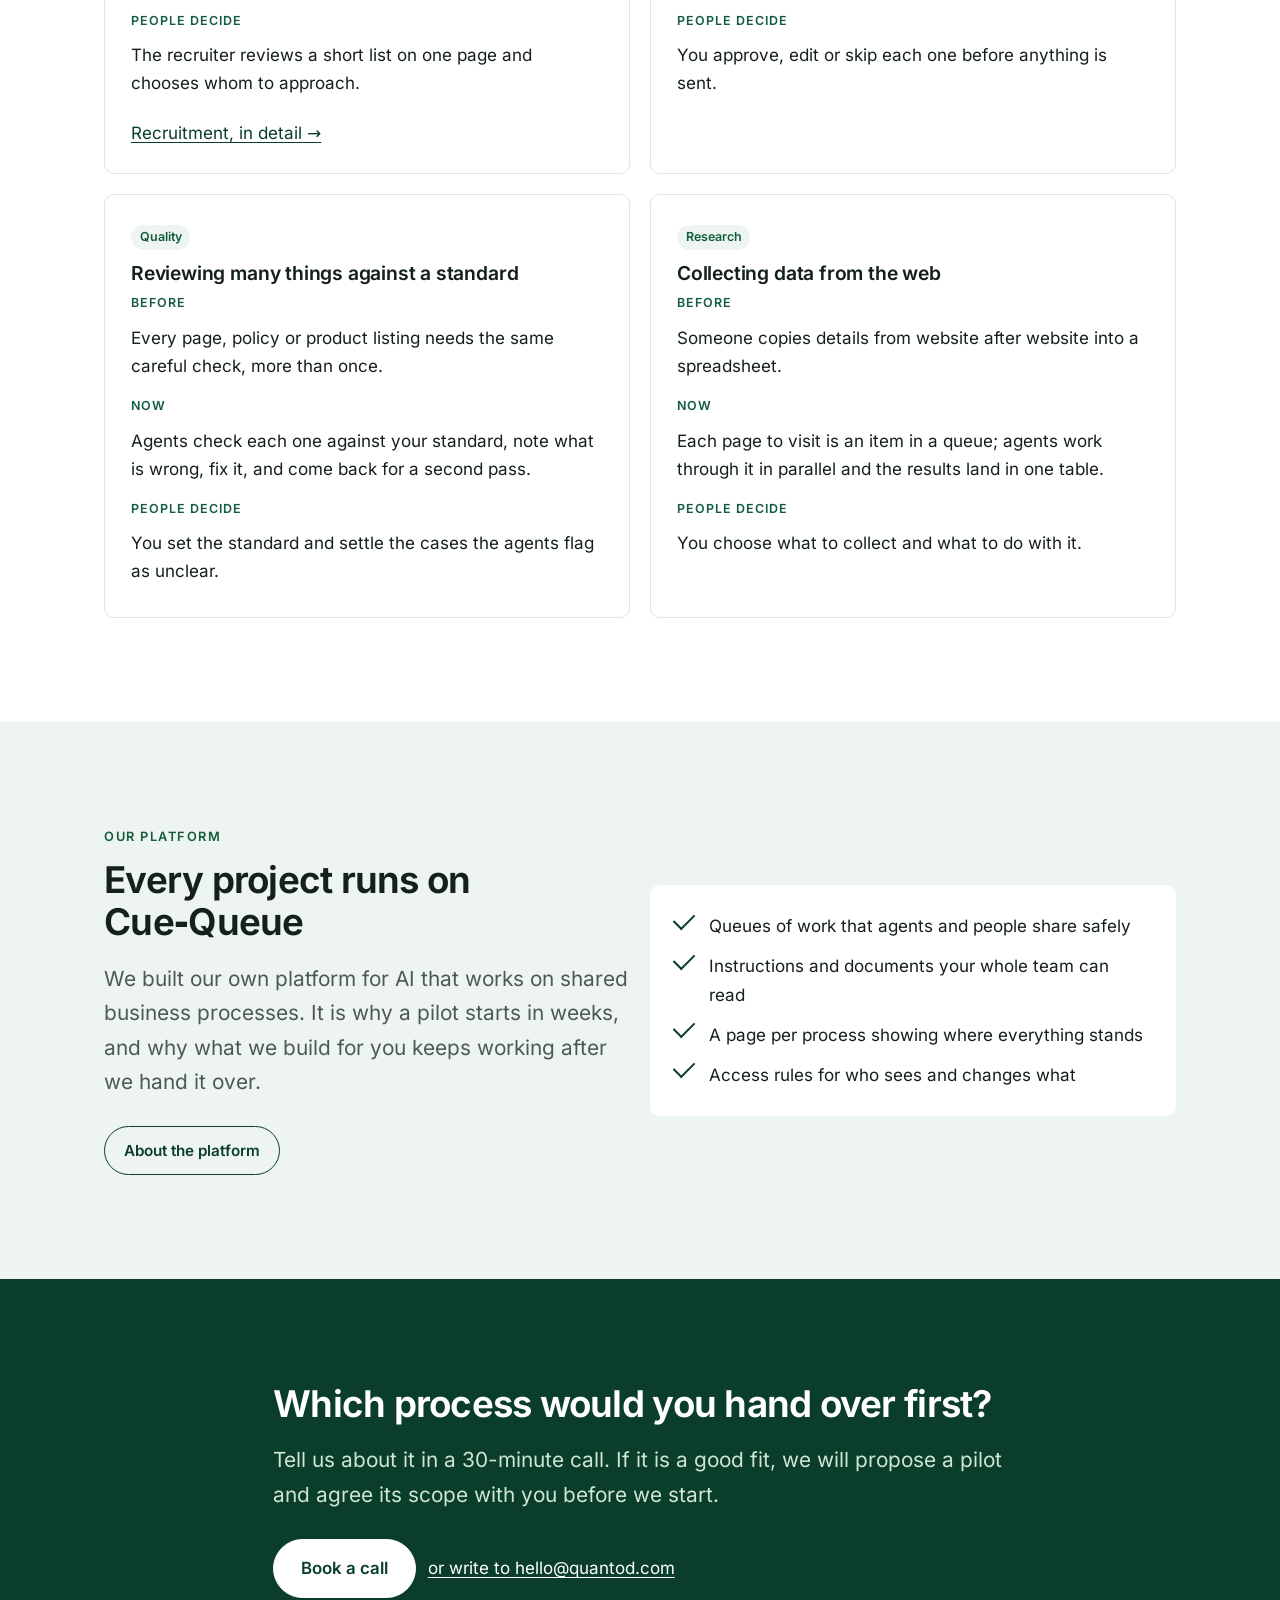
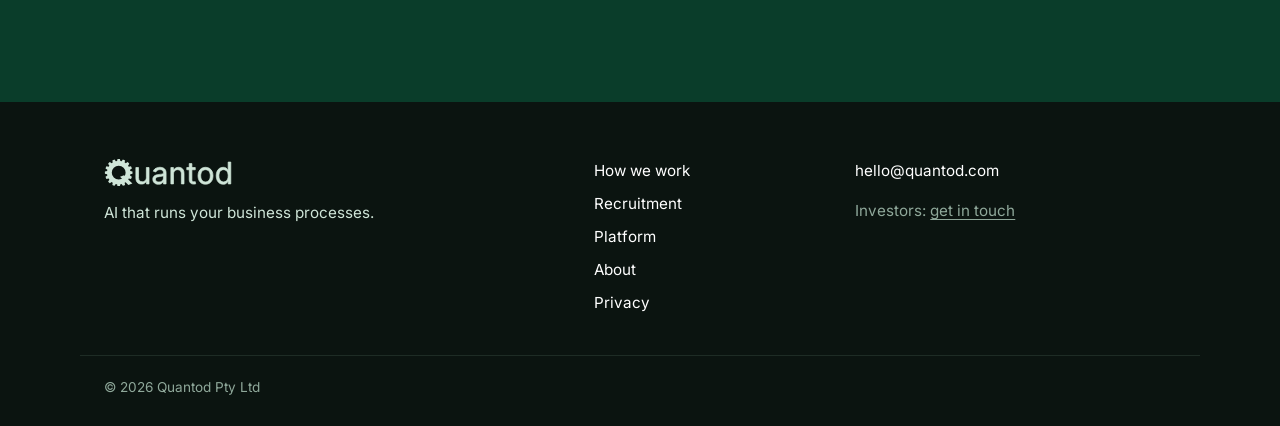
==== commit a553e3b4: "Publish quantod.com from quantod/qq cb216c4f + uncommitted changes" ====
--- a/index.html
+++ b/index.html
@@ -9,11 +9,11 @@
   <meta name="darkreader-lock">
   <meta name="color-scheme" content="light dark">
   <title>Quantod — AI that runs your business processes</title>
-  <meta name="description" content="Quantod puts your repetitive business processes on AI — a pilot on one process, then we run and extend it. Your team still decides what matters.">
+  <meta name="description" content="Quantod puts your repetitive business processes on AI — a pilot on one process, then we run and extend it. People, their AI assistants and autonomous agents, working as one team.">
   <link rel="canonical" href="https://quantod.com/">
   <meta property="og:type" content="website">
   <meta property="og:title" content="Quantod — AI that runs your business processes">
-  <meta property="og:description" content="Quantod puts your repetitive business processes on AI — a pilot on one process, then we run and extend it. Your team still decides what matters.">
+  <meta property="og:description" content="Quantod puts your repetitive business processes on AI — a pilot on one process, then we run and extend it. People, their AI assistants and autonomous agents, working as one team.">
   <meta property="og:url" content="https://quantod.com/">
   <meta property="og:image" content="https://quantod.com/assets/share.png">
   <!-- The browser bar's colour: by the system, until the visitor picks a theme (theme.js). -->
@@ -54,7 +54,7 @@
     <section class="hero wash">
       <div class="wrap">
         <p class="eyebrow">AI automation of business processes</p>
-        <h1>Your repetitive work, run by AI. Your people still decide what matters.</h1>
+        <h1>Your repetitive work, run by AI. People, their AI assistants and autonomous agents, working as one team.</h1>
         <p class="lead">We find a process in your business worth automating, put it on AI in a pilot, and then run and extend it with you — on a platform where your team and the AI work on the same things, and every step can be tracked.</p>
         <div class="actions">
           <a class="button big" href="https://cal.com/quantod">Book a call about a process</a>
